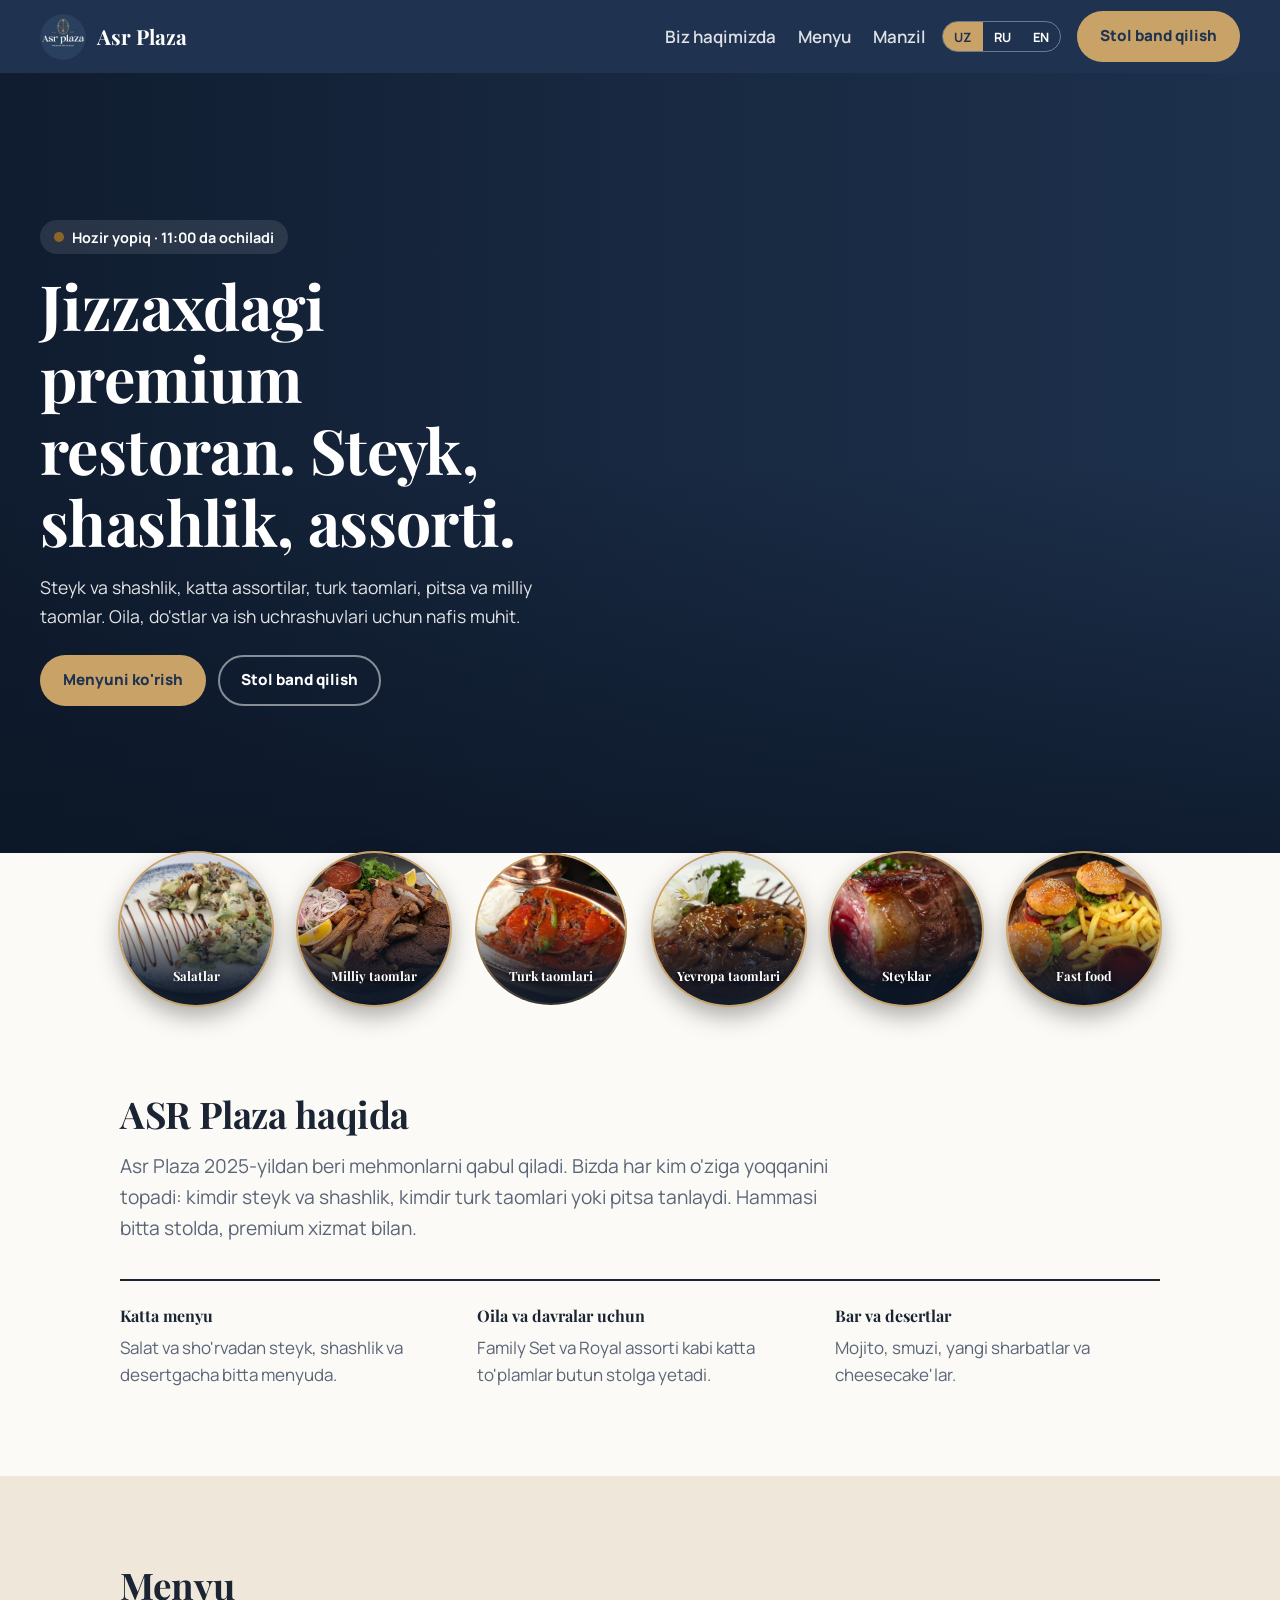
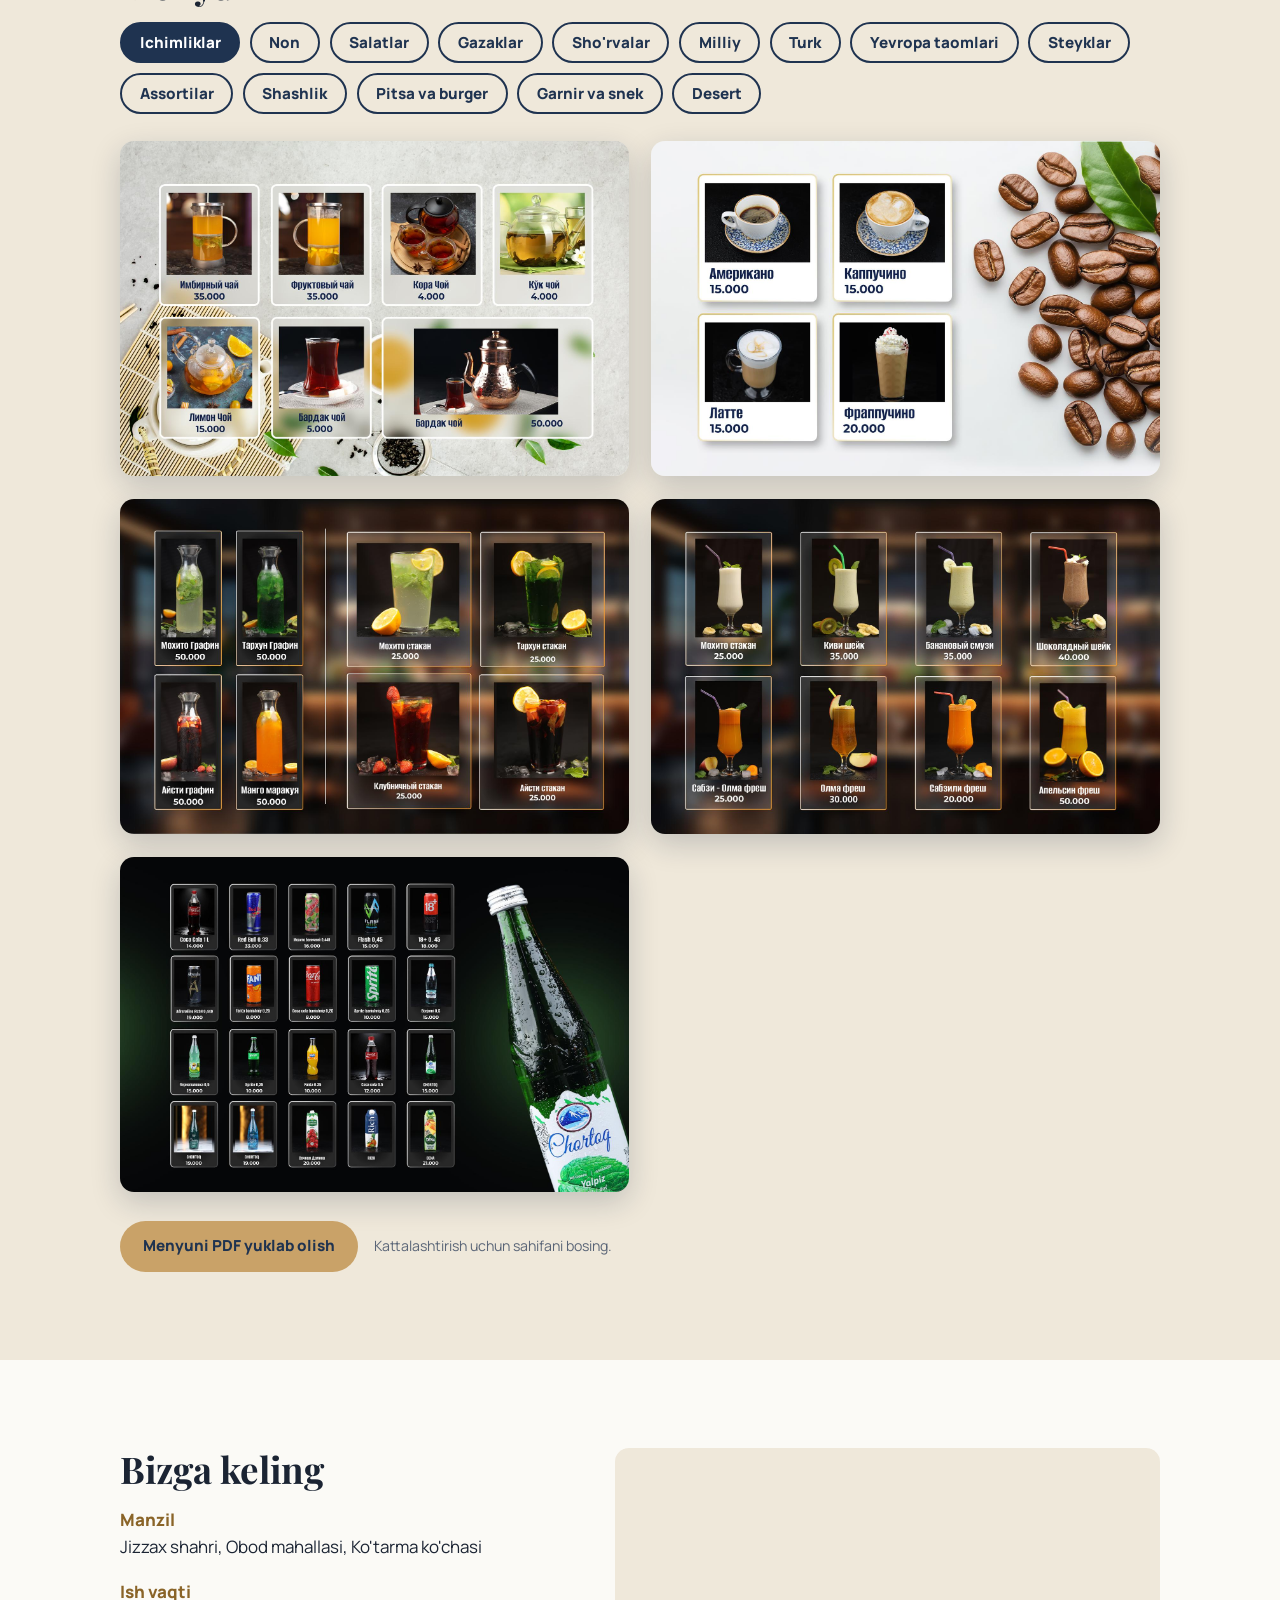
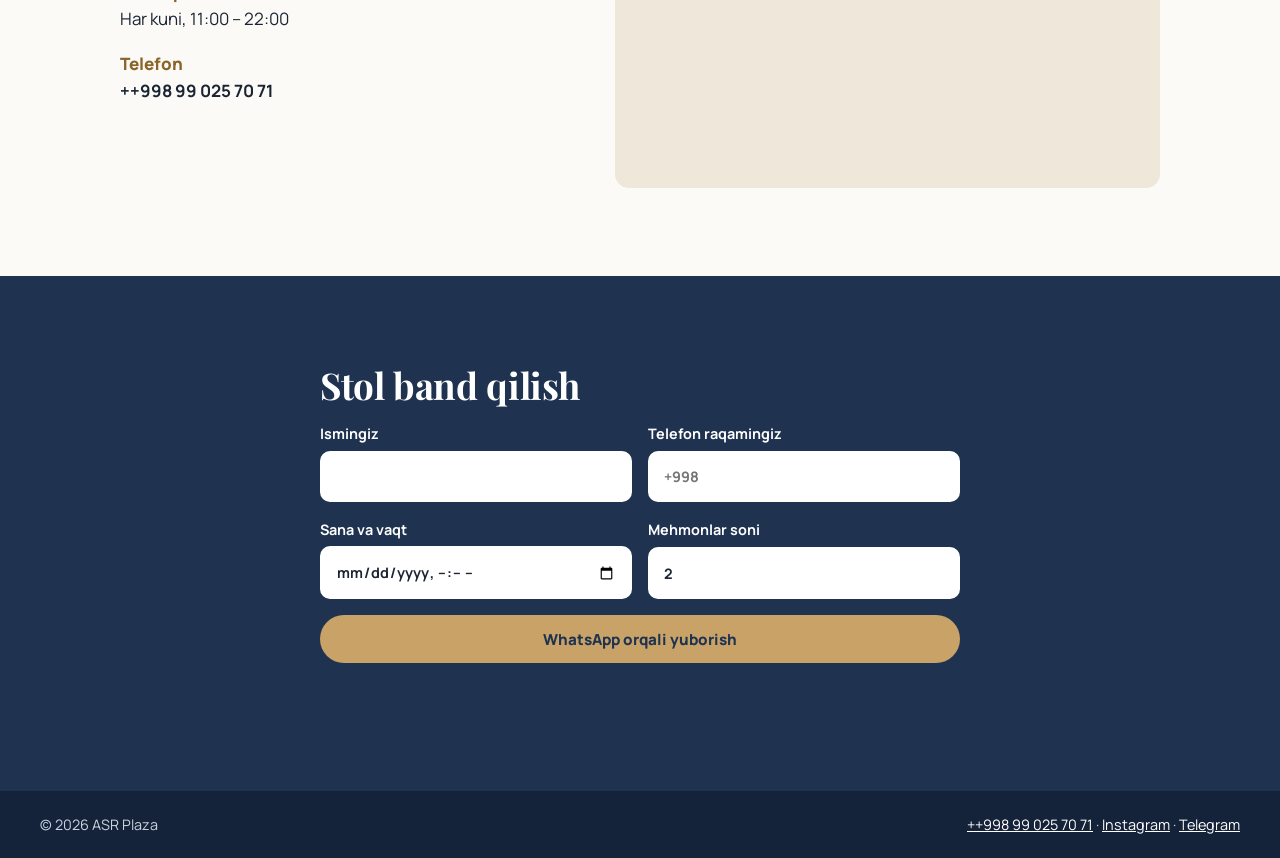
==== index.html @ b943b6a9 "Add files via upload" ====
<!DOCTYPE html>
<html lang="uz">
<head>
<meta charset="utf-8">
<meta name="viewport" content="width=device-width, initial-scale=1">
<title>ASR Plaza</title>
<meta name="description" content="ASR Plaza">
<meta property="og:type" content="website">
<meta property="og:title" content="ASR Plaza">
<link rel="icon" type="image/png" href="images/favicon.png">
<link rel="preconnect" href="https://fonts.googleapis.com">
<link rel="preconnect" href="https://fonts.gstatic.com" crossorigin>
<link href="https://fonts.googleapis.com/css2?family=Manrope:wght@400;600;800&family=Playfair+Display:wght@600;700&display=swap" rel="stylesheet">
<link rel="stylesheet" href="css/style.css">
<link rel="stylesheet" href="css/menu.css">
<link rel="stylesheet" href="css/nav.css">
<link rel="stylesheet" href="css/hero.css">
<script type="application/ld+json" id="ld"></script>
</head>
<body>
<header class="top">
  <a class="logo" href="#top"><img src="images/logo.png" alt="" width="46" height="46"><span>Asr Plaza</span></a>
  <nav class="links" id="mnav">
    <a href="#about" data-i18n="nav_about"></a>
    <a href="#menu" data-i18n="nav_menu"></a>
    <a href="#visit" data-i18n="nav_visit"></a>
    <a class="nav-book btn btn-gold" href="#book" data-i18n="book"></a>
  </nav>
  <div class="lang" role="group" aria-label="Language">
    <button data-lang="uz">UZ</button><button data-lang="ru">RU</button><button data-lang="en">EN</button>
  </div>
  <a class="btn btn-red" href="#book" data-i18n="book"></a>
  <button class="burger" type="button" aria-label="Menu" aria-expanded="false" aria-controls="mnav"><span></span></button>
</header>

<main id="top">
  <section class="hero">
    <video class="hero-video" autoplay muted loop playsinline preload="metadata" aria-hidden="true">
  <source src="images/hero/hero.mp4" type="video/mp4">
</video>
    <div class="hero-text">
      <span class="badge" id="openBadge"></span>
      <h1 data-i18n="hero_t"></h1>
      <p data-i18n="hero_p"></p>
      <div class="cta">
        <a class="btn btn-gold" href="#menu" data-i18n="see_menu"></a>
        <a class="btn btn-line" href="#book" data-i18n="book"></a>
      </div>
    </div>
  </section>
  <section class="cuisines">
    <div class="arches" id="arches"></div>
  </section>
  <section class="sec" id="about">
    <h2 data-i18n="about_t"></h2>
    <p class="lead" data-i18n="about_p"></p>
    <ul class="facts">
      <li><b data-i18n="fa1_t"></b><span data-i18n="fa1_p"></span></li>
      <li><b data-i18n="fa2_t"></b><span data-i18n="fa2_p"></span></li>
      <li><b data-i18n="fa3_t"></b><span data-i18n="fa3_p"></span></li>
    </ul>
  </section>

  <section class="sec menu" id="menu">
    <h2 data-i18n="menu_t"></h2>
    <div class="tabs" id="tabs" role="tablist"></div>
    <ul class="dishes" id="dishes"></ul>
  </section>

  <section class="sec visit" id="visit">
    <div class="info">
      <h2 data-i18n="visit_t"></h2>
      <dl id="info"></dl>
    </div>
    <iframe id="map" title="Map" loading="lazy" referrerpolicy="no-referrer-when-downgrade"></iframe>
  </section>

  <section class="sec book" id="book">
    <h2 data-i18n="book_t"></h2>
    <form id="form" novalidate>
      <label><span data-i18n="f_name"></span><input name="name" required autocomplete="name"></label>
      <label><span data-i18n="f_phone"></span><input name="phone" type="tel" required autocomplete="tel" placeholder="+998"></label>
      <label><span data-i18n="f_date"></span><input name="date" type="datetime-local" required></label>
      <label><span data-i18n="f_guests"></span><input name="guests" type="number" min="1" max="100" value="2" required></label>
      <button class="btn btn-red" type="submit" data-i18n="f_send"></button>
      <p class="note" id="formNote" role="status"></p>
    </form>
  </section>
</main>

<footer class="foot">
  <span>© <span id="year"></span> ASR Plaza</span>
  <span id="footContact"></span>
</footer>

<script src="js/data.js"></script>
<script src="js/main.js"></script>
<script src="js/nav.js"></script>
</body>
</html>
---- css/style.css ----
/* ASR Plaza — ranglar logotipdan olingan: to'q ko'k va oltin. Dizayn tokenlari: ranglar va shriftlarni shu yerdan o'zgartiring */
:root{
  --teal:#1F3350; --teal-2:#29405F; --ivory:#FBFAF6; --ink:#1B2433;
  --red:#8A6428; --gold:#C9A268; --sand:#EFE8DA; --muted:#5A6577;
  --head:"Playfair Display",Georgia,"Times New Roman",serif; --body:"Manrope",system-ui,-apple-system,"Segoe UI",Roboto,sans-serif;
  --r:14px; --w:1120px;
}
*{box-sizing:border-box;margin:0}
html{scroll-behavior:smooth;scroll-padding-top:84px}
body{font-family:var(--body);color:var(--ink);background:var(--ivory);line-height:1.6;font-size:17px}
a{color:inherit}
:focus-visible{outline:3px solid var(--gold);outline-offset:3px}
h1,h2{font-family:var(--head);font-weight:700;line-height:1.15;letter-spacing:-.01em}
h2{font-size:clamp(1.6rem,3.4vw,2.3rem);margin-bottom:1rem}

/* tugmalar */
.btn{display:inline-block;padding:.7rem 1.3rem;border-radius:999px;font-weight:800;font-size:.95rem;text-decoration:none;border:2px solid transparent;cursor:pointer;font-family:inherit;transition:transform .15s,background .15s}
.btn:hover{transform:translateY(-2px)}
.btn-red{background:var(--gold);color:var(--teal)}
.btn-gold{background:var(--gold);color:var(--teal)}
.btn-line{border-color:rgba(255,255,255,.5);color:#fff}

/* yuqori panel */
.top{position:sticky;top:0;z-index:10;display:flex;align-items:center;gap:1rem;padding:.7rem clamp(1rem,4vw,2.5rem);background:var(--teal);color:#fff}
.logo{display:flex;align-items:center;gap:.7rem;font-family:var(--head);font-weight:700;text-decoration:none;margin-right:auto;font-size:1.3rem}
.logo img{width:46px;height:46px;border-radius:50%;display:block}
.links{display:flex;gap:1.4rem}
.links a{text-decoration:none;font-weight:600;opacity:.85}
.links a:hover{opacity:1;color:var(--gold)}
.lang{display:flex;border:1px solid rgba(255,255,255,.35);border-radius:999px;overflow:hidden}
.lang button{background:none;border:0;color:#fff;padding:.35rem .7rem;font:700 .8rem var(--body);cursor:pointer}
.lang button[aria-pressed="true"]{background:var(--gold);color:var(--teal)}

/* hero */
.hero{background:var(--teal);color:#fff;display:grid;grid-template-columns:1.05fr 1fr;gap:2rem;align-items:end;padding:clamp(2rem,6vw,4.5rem) clamp(1rem,4vw,2.5rem) 0;overflow:hidden}
.hero-text{max-width:560px;padding-bottom:clamp(2rem,6vw,4.5rem)}
.hero h1{font-size:clamp(2.1rem,5.6vw,3.9rem);margin:1rem 0}
.hero p{font-size:1.1rem;opacity:.88;max-width:46ch}
.cta{display:flex;flex-wrap:wrap;gap:.8rem;margin-top:1.6rem}
.badge{display:inline-flex;align-items:center;gap:.5rem;font-weight:700;font-size:.9rem;background:rgba(255,255,255,.1);padding:.35rem .9rem;border-radius:999px}
.badge::before{content:"";width:.6rem;height:.6rem;border-radius:50%;background:#4ADE80}
.badge.off::before{background:var(--red)}
.arches{display:grid;grid-template-columns:repeat(4,1fr);gap:clamp(.4rem,1.2vw,.9rem);align-items:end}
.arch{display:flex;align-items:flex-end;justify-content:center;text-align:center;text-decoration:none;color:#fff;font:700 clamp(.85rem,1.6vw,1.15rem) var(--head);padding:0 .3rem 1.1rem;border-radius:999px 999px 0 0;transition:transform .25s}
.arch:nth-child(1){height:clamp(220px,34vw,400px);background:var(--gold);color:var(--teal)}
.arch:nth-child(2){height:clamp(190px,29vw,340px);background:var(--red)}
.arch:nth-child(3){height:clamp(240px,37vw,430px);background:var(--teal-2);box-shadow:inset 0 0 0 2px var(--gold)}
.arch:nth-child(4){height:clamp(200px,31vw,360px);background:var(--sand);color:var(--teal)}
.arch:hover{transform:translateY(-8px)}

/* bo'limlar */
.sec{max-width:var(--w);margin:0 auto;padding:clamp(3rem,7vw,5.5rem) clamp(1rem,4vw,2.5rem)}
.lead{font-size:1.2rem;max-width:60ch;color:var(--muted)}
.facts{list-style:none;padding:0;display:grid;grid-template-columns:repeat(3,1fr);gap:2rem;margin-top:2.2rem;border-top:2px solid var(--ink);padding-top:1.4rem}
.facts b{display:block;font-family:var(--head);font-size:1rem;margin-bottom:.3rem}
.facts span{color:var(--muted)}

/* menyu */
.menu{max-width:none;background:var(--sand)}
.menu>*{max-width:calc(var(--w) - 5rem);margin-inline:auto}
.tabs{display:flex;flex-wrap:wrap;gap:.6rem;margin-bottom:1.6rem}
.tab{border:2px solid var(--teal);background:none;color:var(--teal);padding:.5rem 1.1rem;border-radius:999px;font:800 .95rem var(--body);cursor:pointer}
.tab[aria-selected="true"]{background:var(--teal);color:#fff}
.dishes{list-style:none;padding:0;display:grid;grid-template-columns:repeat(2,1fr);gap:1.2rem 3rem}
.dish{display:grid;grid-template-columns:1fr auto;gap:.1rem 1rem;padding-bottom:1rem;border-bottom:1px dashed rgba(31,51,80,.3)}
.dish b{font-size:1.1rem}
.dish span{grid-column:1;color:var(--muted);font-size:.95rem}
.dish em{grid-row:1/3;grid-column:2;font:700 1rem var(--head);font-style:normal;color:var(--red);align-self:center;white-space:nowrap}

/* manzil */
.visit{display:grid;grid-template-columns:1fr 1.2fr;gap:2.5rem;align-items:stretch}
dl{display:grid;gap:1.1rem}
dt{font-weight:800;color:var(--red)}
dd{margin:0}
dd a{text-decoration:none;font-weight:700}
#map{width:100%;min-height:340px;border:0;border-radius:var(--r);background:var(--sand)}

/* bron */
.book{max-width:none;background:var(--teal);color:#fff}
.book>*{max-width:640px;margin-inline:auto}
form{display:grid;grid-template-columns:1fr 1fr;gap:1rem}
label{display:grid;gap:.35rem;font-weight:700;font-size:.9rem}
input{padding:.75rem .9rem;border-radius:10px;border:2px solid transparent;font:inherit;background:#fff;color:var(--ink)}
input:invalid.touched{border-color:var(--red)}
form .btn,.note{grid-column:1/-1}
.note{min-height:1.4em;font-weight:600;color:var(--gold)}

.foot{display:flex;flex-wrap:wrap;justify-content:space-between;gap:1rem;padding:1.4rem clamp(1rem,4vw,2.5rem);background:#15233A;color:#c9d3e0;font-size:.9rem}
.foot a{color:#fff}

@media (max-width:820px){
  .links{display:none}
  .hero,.visit{grid-template-columns:1fr}
  .facts,.dishes,form{grid-template-columns:1fr}
  .top .btn{display:none}
  .menu>*{max-width:none}
}
@media (prefers-reduced-motion:reduce){*{transition:none!important;scroll-behavior:auto!important}}
---- css/menu.css ----
/* ASR Plaza — menyu uslubi. style.css dan KEYIN ulanadi. */
.search{display:block;width:100%;margin-bottom:1.4rem;padding:.8rem 1.3rem;border-radius:999px;border:2px solid rgba(31,51,80,.2);background:#fff;font:inherit;color:var(--ink)}
.search:focus{border-color:var(--teal);outline:none}

.tabs{flex-wrap:nowrap;overflow-x:auto;scrollbar-width:none;padding-bottom:.3rem;margin-bottom:1.4rem}
.tabs::-webkit-scrollbar{display:none}
.tab{flex:none;transition:background .2s,color .2s}

.dishes{grid-template-columns:repeat(auto-fill,minmax(230px,1fr));gap:2.2rem 1.6rem}
.dish{display:flex;flex-direction:column;gap:.9rem;padding:0;border:0}

/* Rasm: yuqori qismi yoy shaklida, bosh sahifadagi yoylar bilan bir xil */
.ph{position:relative;aspect-ratio:1/1;border-radius:999px 999px 14px 14px;overflow:hidden;background:var(--sand)}
.ph img{width:100%;height:100%;object-fit:cover;display:block;transition:transform .5s}
.dish:hover .ph img{transform:scale(1.05)}
.ph.noimg{display:grid;place-items:center;background:linear-gradient(160deg,var(--teal-2),var(--teal))}
.ph.noimg::after{content:attr(data-ini);font:700 4.2rem var(--head);color:var(--gold);opacity:.85}
.hit{position:absolute;left:50%;bottom:.7rem;transform:translateX(-50%);background:var(--gold);color:var(--teal);font:800 .75rem var(--body);font-style:normal;padding:.25rem .7rem;border-radius:999px}

.dish .body{display:flex;flex-direction:column;gap:.3rem;flex:1;padding-bottom:1rem;border-bottom:1px dashed rgba(31,51,80,.3)}
.dish b{font:700 1.2rem var(--head)}
.dish span{color:var(--muted);font-size:.93rem}
.dish em{margin-top:auto;padding-top:.5rem;align-self:flex-start;grid-row:auto;grid-column:auto}
.empty{grid-column:1/-1;color:var(--muted);padding:2rem 0}

@media (max-width:820px){
  .dishes{grid-template-columns:repeat(2,1fr);gap:1.6rem 1rem}
  .ph.noimg::after{font-size:3rem}
}
@media (max-width:420px){.dish b{font-size:1.05rem}}

/* ===== Menyu sahifalari (albom) ===== */
.pages{grid-template-columns:repeat(2,1fr);gap:1.4rem}
.pages li{list-style:none}
.pg{display:block;width:100%;padding:0;border:0;background:var(--sand);border-radius:var(--r);overflow:hidden;cursor:zoom-in;box-shadow:0 10px 30px rgba(21,35,58,.2);transition:transform .2s}
.pg:hover{transform:translateY(-3px)}
.pg img{display:block;width:100%;height:auto;aspect-ratio:1600/1055;object-fit:cover}
.pages .dl{grid-column:1/-1;display:flex;flex-wrap:wrap;align-items:center;gap:1rem;padding-top:.4rem}
.dl small{color:var(--muted)}
.lb{position:fixed;inset:0;z-index:50;display:flex;flex-direction:column;background:rgba(10,18,32,.96)}
.lb[hidden]{display:none}
.lb-bar{display:flex;justify-content:space-between;align-items:center;padding:.7rem 1rem;color:#fff;font-weight:700}
.lb-x{background:none;border:0;color:#fff;font-size:1.5rem;cursor:pointer;padding:.2rem .6rem}
.lb-stage{flex:1;overflow:auto;display:grid;place-items:center}
.lb-stage img{width:100%;max-width:1400px;max-height:calc(100vh - 4rem);object-fit:contain;cursor:zoom-in}
.lb.zoom .lb-stage{place-items:start}
.lb.zoom .lb-stage img{width:230%;max-width:none;max-height:none;cursor:zoom-out}
.lb-p,.lb-nx{position:absolute;top:50%;transform:translateY(-50%);width:3rem;height:3rem;border-radius:50%;border:0;background:rgba(255,255,255,.2);color:#fff;font-size:2rem;line-height:1;cursor:pointer}
.lb-p{left:.6rem}.lb-nx{right:.6rem}
@media (max-width:820px){.pages{grid-template-columns:1fr}}
/* Tablar kompyuterda qatorga o'raladi, telefonda yon tomonga suriladi */
.tabs{flex-wrap:wrap;overflow:visible}
@media (max-width:820px){.tabs{flex-wrap:nowrap;overflow-x:auto}}
---- css/nav.css ----
/* Telefon uchun burger-menyu. Kompyuterda ko'rinmaydi. */
.burger,.nav-book{display:none}

@media (max-width:820px){
  .top{gap:.5rem}
  .logo{font-size:1.1rem;gap:.5rem}
  .logo img{width:40px;height:40px}
  .lang button{padding:.3rem .5rem}

  .burger{display:grid;place-items:center;width:44px;height:44px;padding:0;border:1px solid rgba(255,255,255,.35);border-radius:50%;background:none;cursor:pointer}
  .burger span,.burger span::before,.burger span::after{content:"";display:block;width:18px;height:2px;border-radius:2px;background:#fff;transition:transform .25s,background .25s}
  .burger span{position:relative}
  .burger span::before{position:absolute;top:-6px}
  .burger span::after{position:absolute;top:6px}
  .nav-open .burger span{background:transparent}
  .nav-open .burger span::before{transform:translateY(6px) rotate(45deg)}
  .nav-open .burger span::after{transform:translateY(-6px) rotate(-45deg)}

  .links{position:absolute;top:100%;left:0;right:0;flex-direction:column;gap:0;padding:.4rem clamp(1rem,4vw,2.5rem) 1.4rem;background:var(--teal);border-top:1px solid rgba(255,255,255,.15);box-shadow:0 18px 30px rgba(10,18,32,.35)}
  .nav-open .links{display:flex}
  .links a{padding:.95rem 0;font-size:1.1rem;border-bottom:1px solid rgba(255,255,255,.12);opacity:1}
  .links .nav-book{display:inline-block;margin-top:1rem;padding:.8rem 1.3rem;text-align:center;border-bottom:0}
  .links .nav-book:hover{color:var(--teal)}
}
@media (max-width:820px){
  .tabs{padding-right:3rem;-webkit-mask-image:linear-gradient(to right,#000 88%,transparent);mask-image:linear-gradient(to right,#000 88%,transparent)}
}
---- css/hero.css ----
/* Bosh sahifa: video fon, ustida matn, pastda 6 ta dumaloq */
.hero{position:relative;isolation:isolate;overflow:hidden;display:grid;grid-template-columns:1fr;grid-template-rows:1fr auto;gap:0;padding:0;min-height:min(90vh,780px);background:var(--teal)}
.hero-video{position:absolute;inset:0;width:100%;height:100%;object-fit:cover;z-index:0}
.hero::before{content:"";position:absolute;inset:0;z-index:1;pointer-events:none;
  background:
    linear-gradient(90deg,rgba(10,20,35,.72) 0%,rgba(10,20,35,.35) 50%,rgba(10,20,35,.08) 100%),
    linear-gradient(180deg,rgba(10,20,35,0) 50%,rgba(10,20,35,.7) 100%)}
.hero-text{position:relative;z-index:2;align-self:center;max-width:600px;padding:clamp(2rem,6vw,4rem) clamp(1rem,4vw,2.5rem)}

/* Dumaloqlar: fon yo'q, video orqada ko'rinib turadi */
.arches{position:relative;z-index:2;display:grid;grid-template-columns:repeat(6,1fr);gap:1.1rem;align-items:start;
  width:min(100%,1040px);margin-inline:auto;padding:0 1rem 2.2rem;background:none;border:0;overflow:visible}
.arch{position:relative;isolation:isolate;display:flex;align-items:flex-end;justify-content:center;
  width:100%;max-width:170px;aspect-ratio:1/1;height:auto;justify-self:center;
  border-radius:50%;overflow:hidden;
  background-size:cover;background-position:center;
  padding:0 .5rem 14%;text-align:center;
  font:700 clamp(.72rem,1vw,.95rem)/1.15 var(--head);color:#fff;text-decoration:none;text-shadow:0 1px 4px rgba(0,0,0,.6);
  box-shadow:0 0 0 2px var(--gold),0 10px 24px rgba(0,0,0,.35);transition:transform .25s}
.arch::before{content:"";position:absolute;inset:0;z-index:-1;border-radius:50%;
  background:linear-gradient(180deg,rgba(10,20,35,0) 45%,rgba(10,20,35,.8) 100%)}
.arch img{position:absolute;inset:0;width:100%;height:100%;object-fit:cover;z-index:-2;border-radius:50%}
@media (hover:hover){.arch:hover{transform:translateY(-6px)}}

/* Telefon: 2 qator x 3 ta katta dumaloq */
@media (max-width:820px){
  .hero{min-height:0}
  .hero-text{align-self:end;padding-top:clamp(5rem,26vw,9rem);padding-bottom:1.6rem}
  .hero h1{font-size:clamp(1.9rem,8.4vw,2.5rem)}
  .hero::before{background:linear-gradient(180deg,rgba(10,20,35,.3) 0%,rgba(10,20,35,.55) 40%,rgba(10,20,35,.88) 100%)}
  .arches{grid-template-columns:repeat(3,1fr);gap:.9rem .7rem;padding:0 1.1rem 1.8rem}
  .arch{max-width:none;font-size:.74rem;padding-bottom:12%}
}
@media (prefers-reduced-motion:reduce){.hero-video{display:none}.arch{transition:none}}
/* Dumaloqlarni majburan bir xil qilish: eski qoidalarni bosib o'tadi */
#arches{display:grid!important;grid-template-columns:repeat(6,minmax(0,1fr))!important;gap:clamp(.8rem,2vw,1.6rem)!important;width:100%!important;max-width:1040px!important;margin:0 auto!important;padding:0!important;overflow:visible!important;background:none!important;border:0!important;align-items:start!important}
#arches .arch{width:100%!important;height:auto!important;min-height:0!important;max-height:none!important;aspect-ratio:1/1!important;border-radius:50%!important;flex:none!important;margin:0!important;transform:none!important}
@media (hover:hover){#arches .arch:hover{transform:translateY(-6px)!important}}
@media (max-width:900px){#arches{grid-template-columns:repeat(3,minmax(0,1fr))!important;max-width:520px!important}}
/* Telefon: lavha tepada ko'rinsin, matn uning ostida qorong'i fonda */
@media (max-width:900px){
  .hero{min-height:min(88svh,640px)}
  .hero-text{padding-top:clamp(11rem,60vw,15rem)}
  .hero::before{background:linear-gradient(180deg,rgba(10,20,35,.1) 0%,rgba(10,20,35,.2) 30%,rgba(10,20,35,.8) 58%,rgba(10,20,35,.94) 100%)}
}
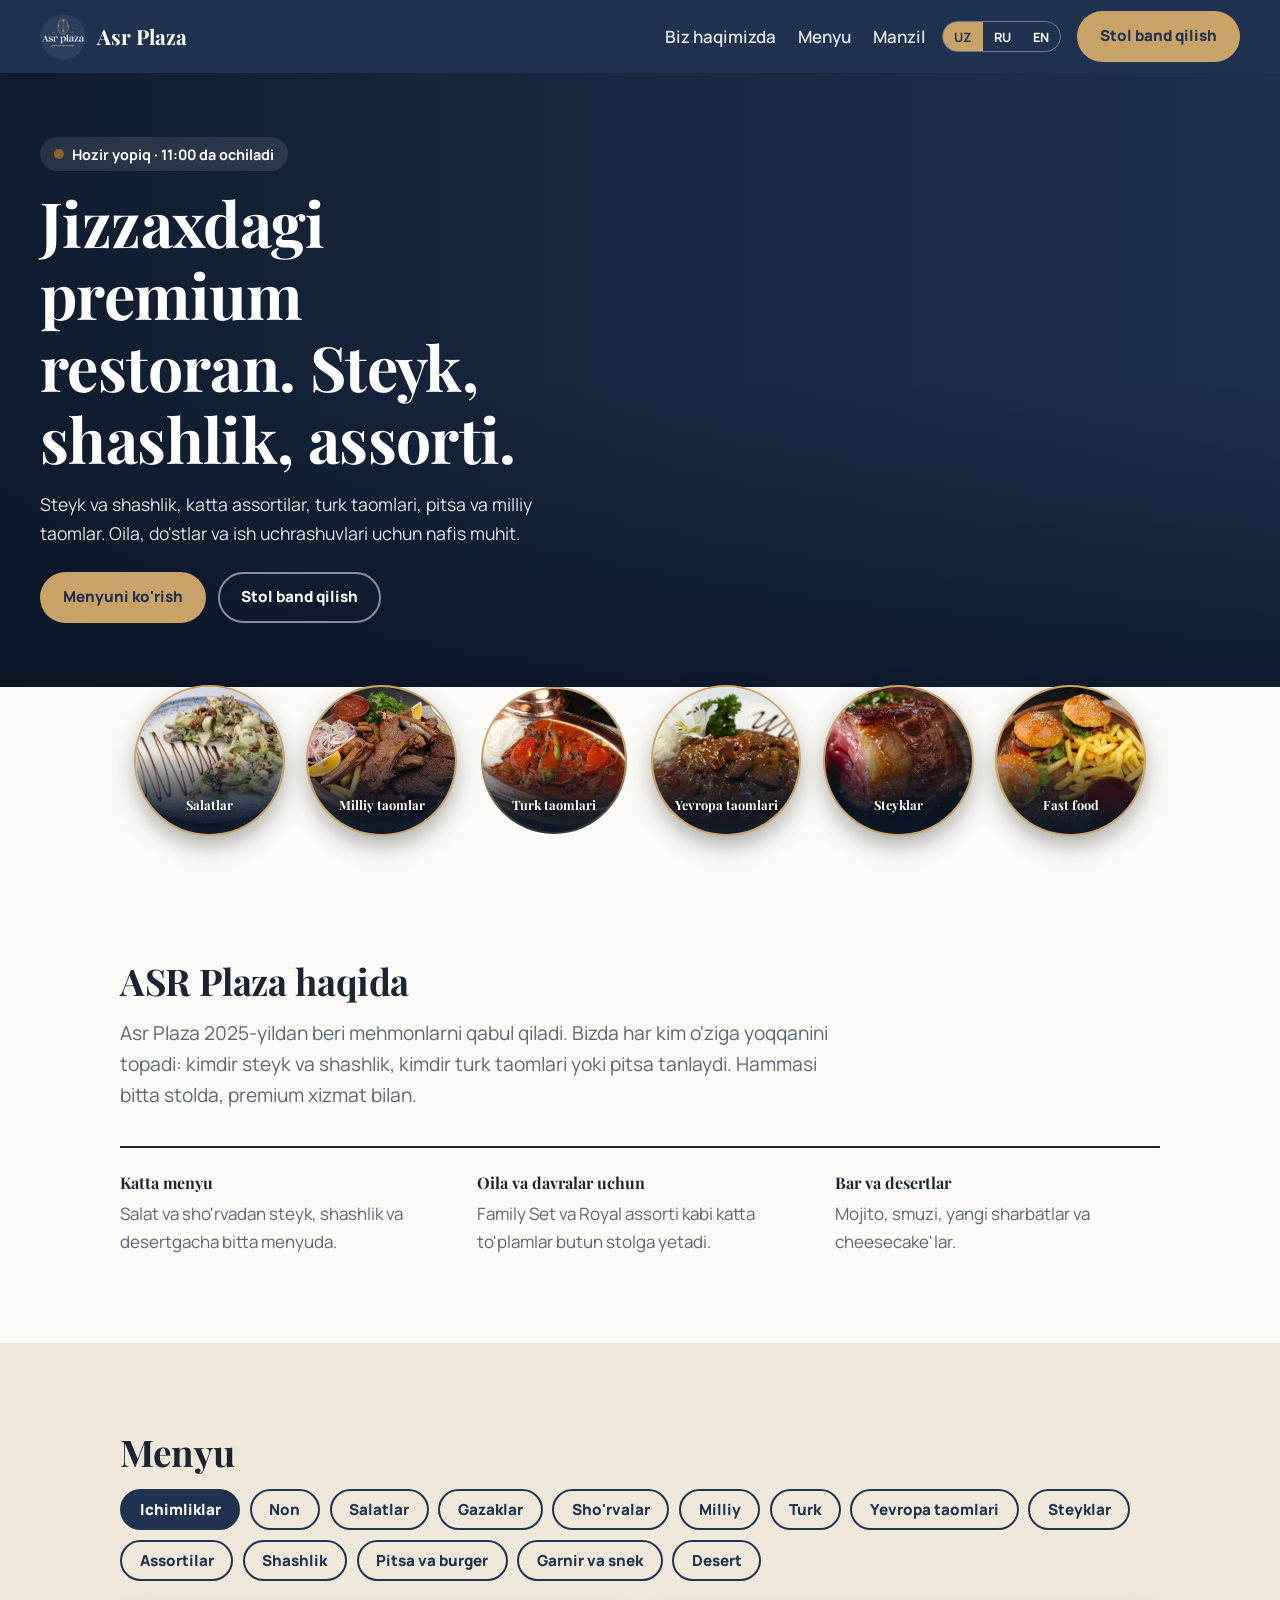
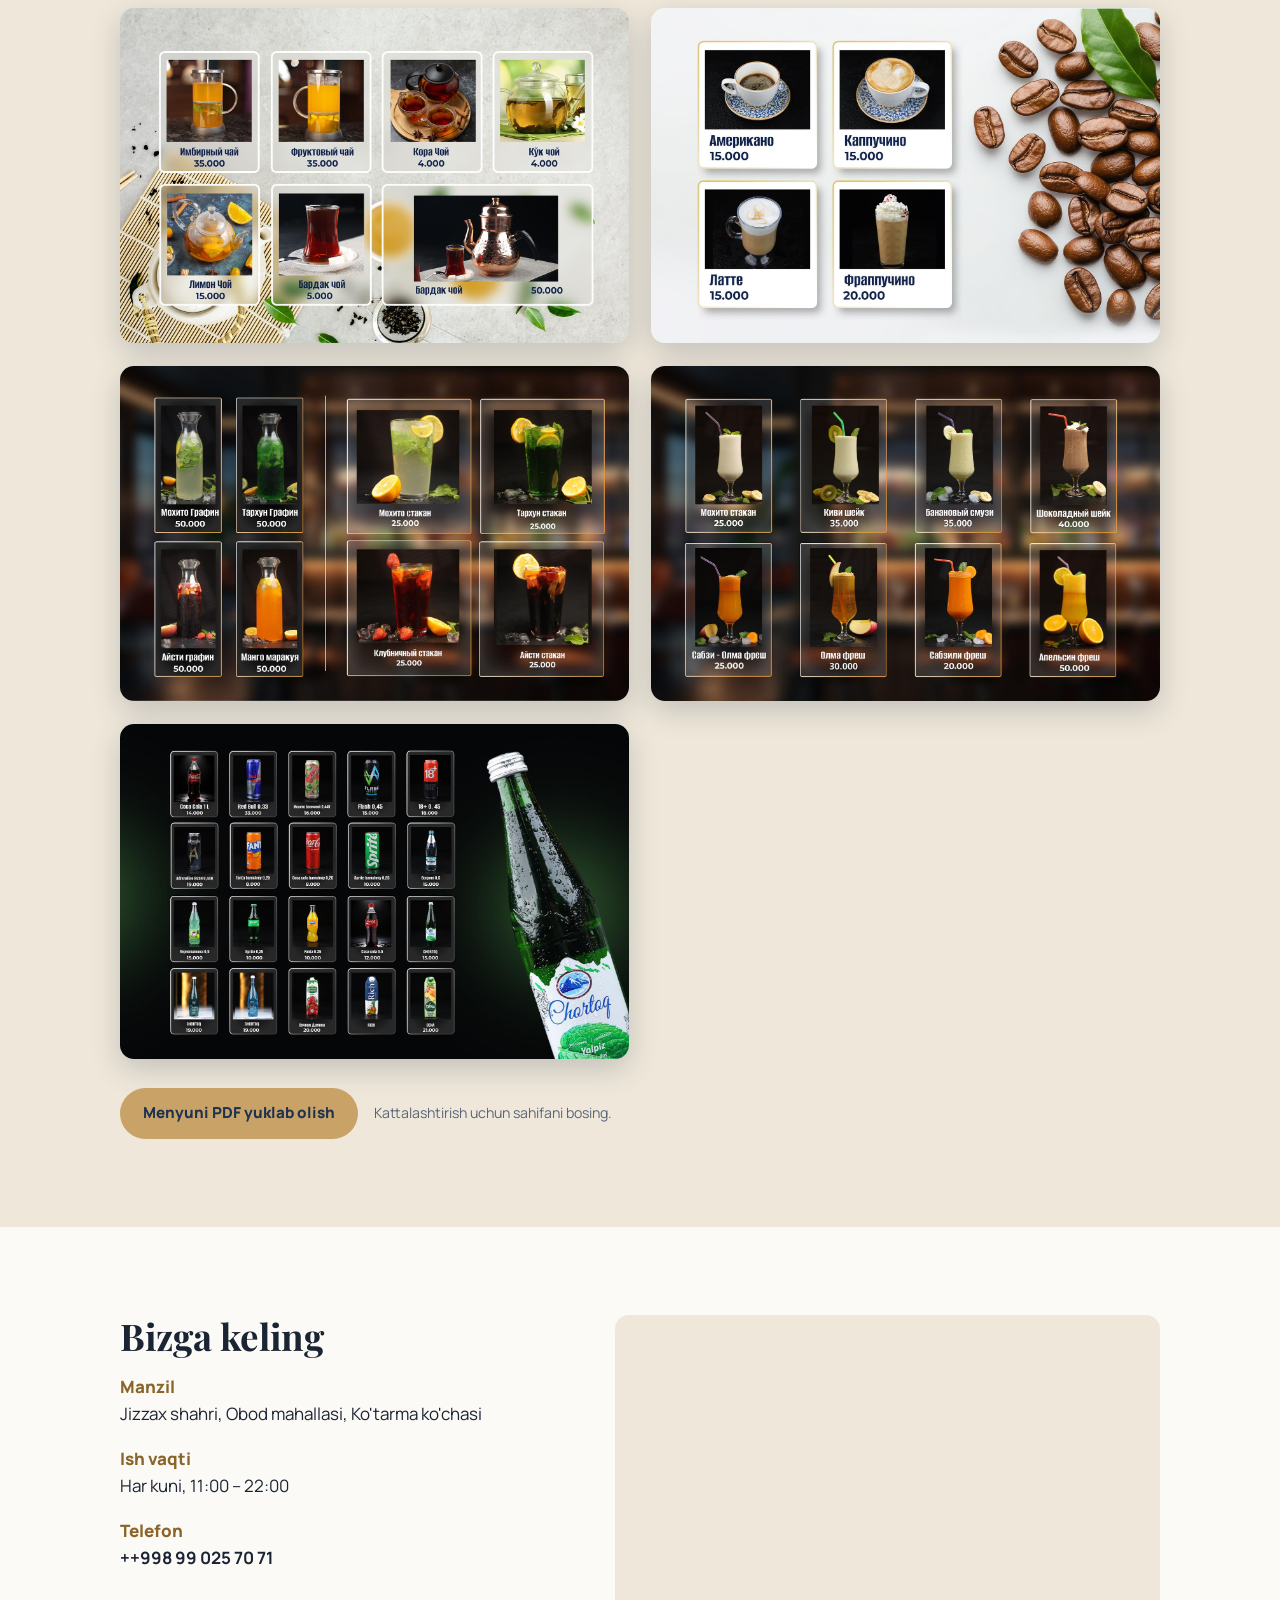
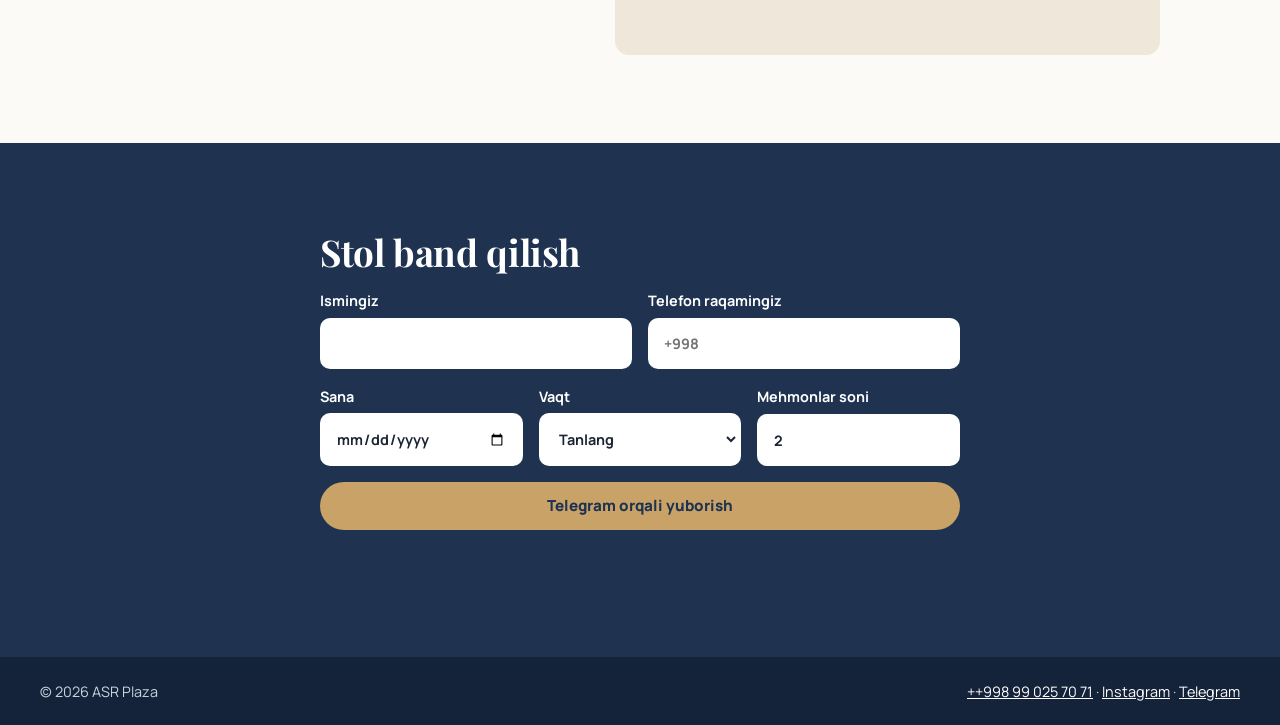
==== commit a79f6e9c: "Add files via upload" ====
--- a/index.html
+++ b/index.html
@@ -35,9 +35,7 @@
 
 <main id="top">
   <section class="hero">
-    <video class="hero-video" autoplay muted loop playsinline preload="metadata" aria-hidden="true">
-  <source src="images/hero/hero.mp4" type="video/mp4">
-</video>
+    <video class="hero-video" autoplay muted loop playsinline preload="metadata" aria-hidden="true"><source src="images/hero/hero.mp4" type="video/mp4"></video>
     <div class="hero-text">
       <span class="badge" id="openBadge"></span>
       <h1 data-i18n="hero_t"></h1>
@@ -47,10 +45,9 @@
         <a class="btn btn-line" href="#book" data-i18n="book"></a>
       </div>
     </div>
-  </section>
-  <section class="cuisines">
     <div class="arches" id="arches"></div>
   </section>
+
   <section class="sec" id="about">
     <h2 data-i18n="about_t"></h2>
     <p class="lead" data-i18n="about_p"></p>
@@ -96,5 +93,7 @@
 <script src="js/data.js"></script>
 <script src="js/main.js"></script>
 <script src="js/nav.js"></script>
+<script src="js/booking.js"></script>
+<script src="js/booking-form.js"></script>
 </body>
 </html>
--- a/css/hero.css
+++ b/css/hero.css
@@ -42,4 +42,11 @@
   .hero{min-height:min(88svh,640px)}
   .hero-text{padding-top:clamp(11rem,60vw,15rem)}
   .hero::before{background:linear-gradient(180deg,rgba(10,20,35,.1) 0%,rgba(10,20,35,.2) 30%,rgba(10,20,35,.8) 58%,rgba(10,20,35,.94) 100%)}
-}+}
+/* DUMALOQLAR VIDEODAN PASTDA, och fonda: video faqat tepa qismda, dumaloqlar uning ostida */
+.hero{background:var(--ivory)}
+.hero-video{background:var(--teal)}
+.hero-video,.hero::before{grid-area:1/1/2/2}
+.hero-text{grid-area:1/1/2/2}
+#arches{grid-area:2/1/3/2;padding:0 1rem 2.4rem!important}
+@media (max-width:900px){#arches{padding:1rem 1.1rem 2rem!important}}
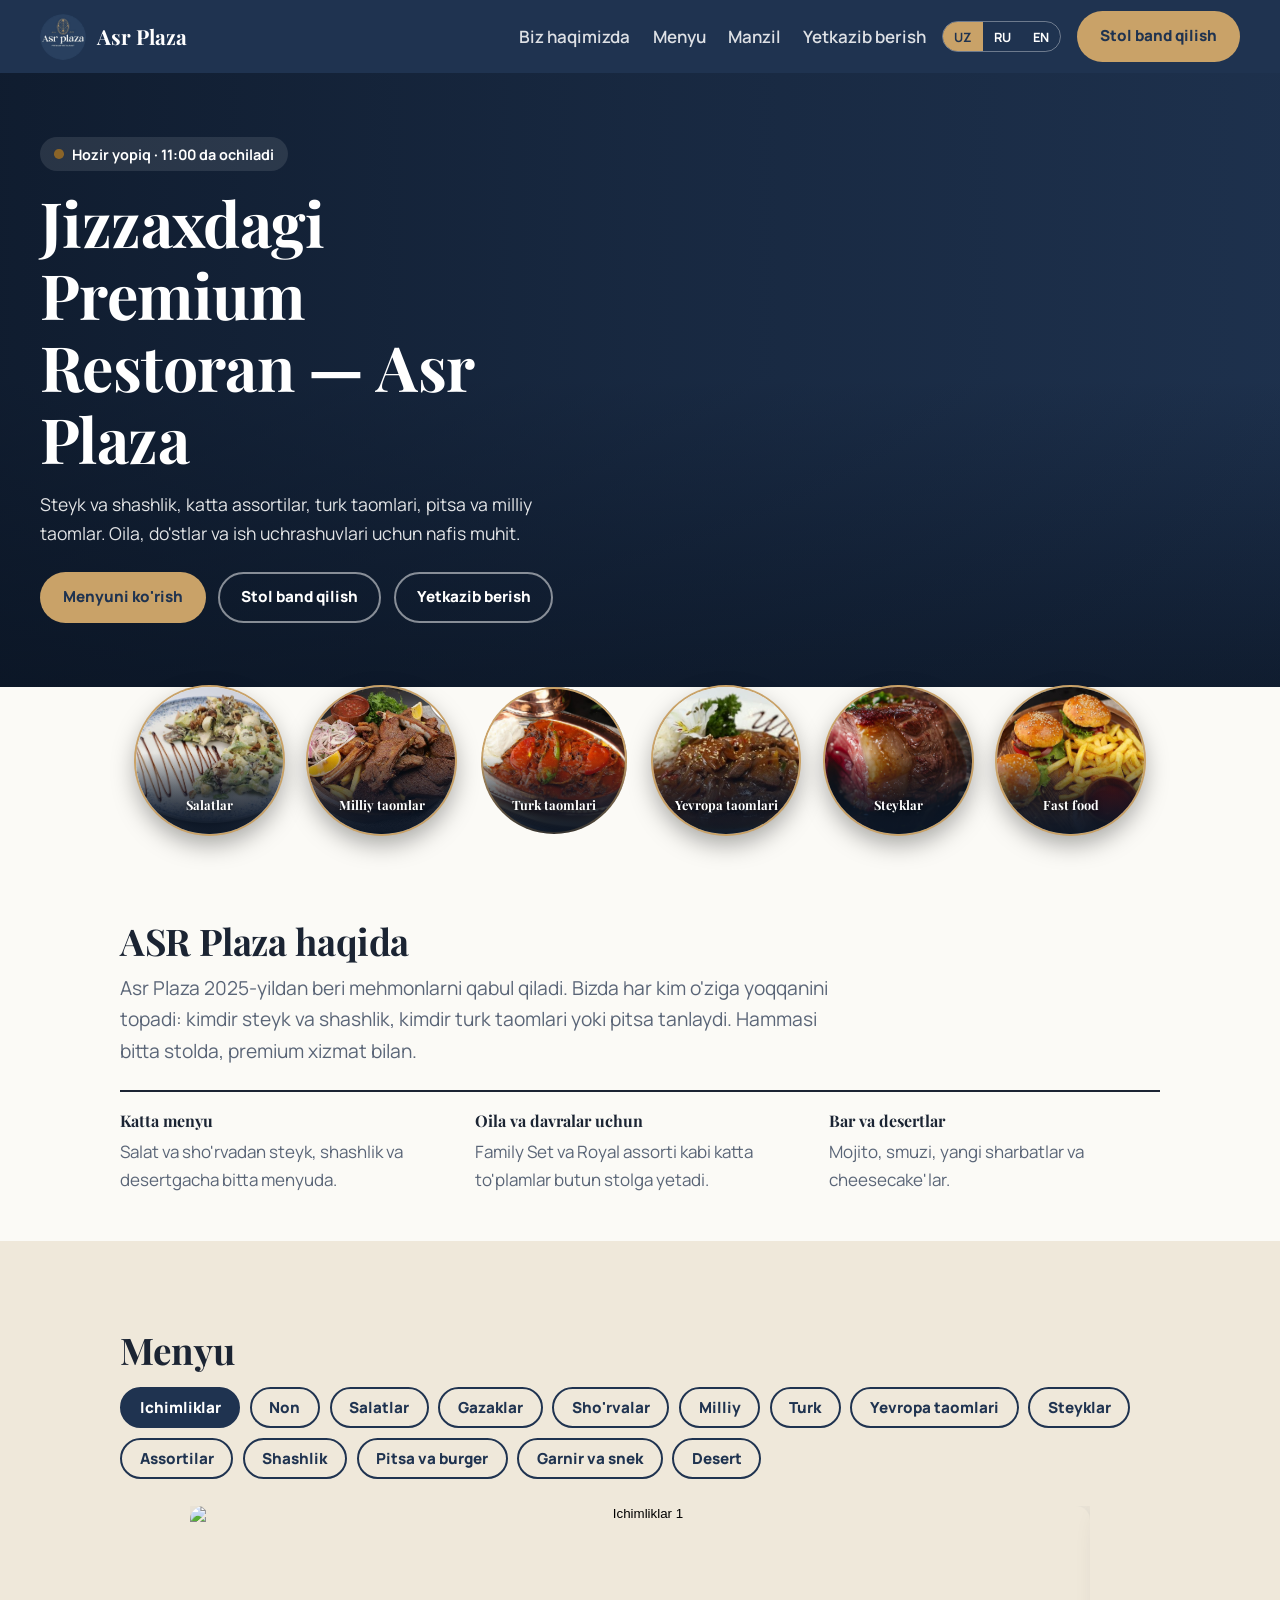
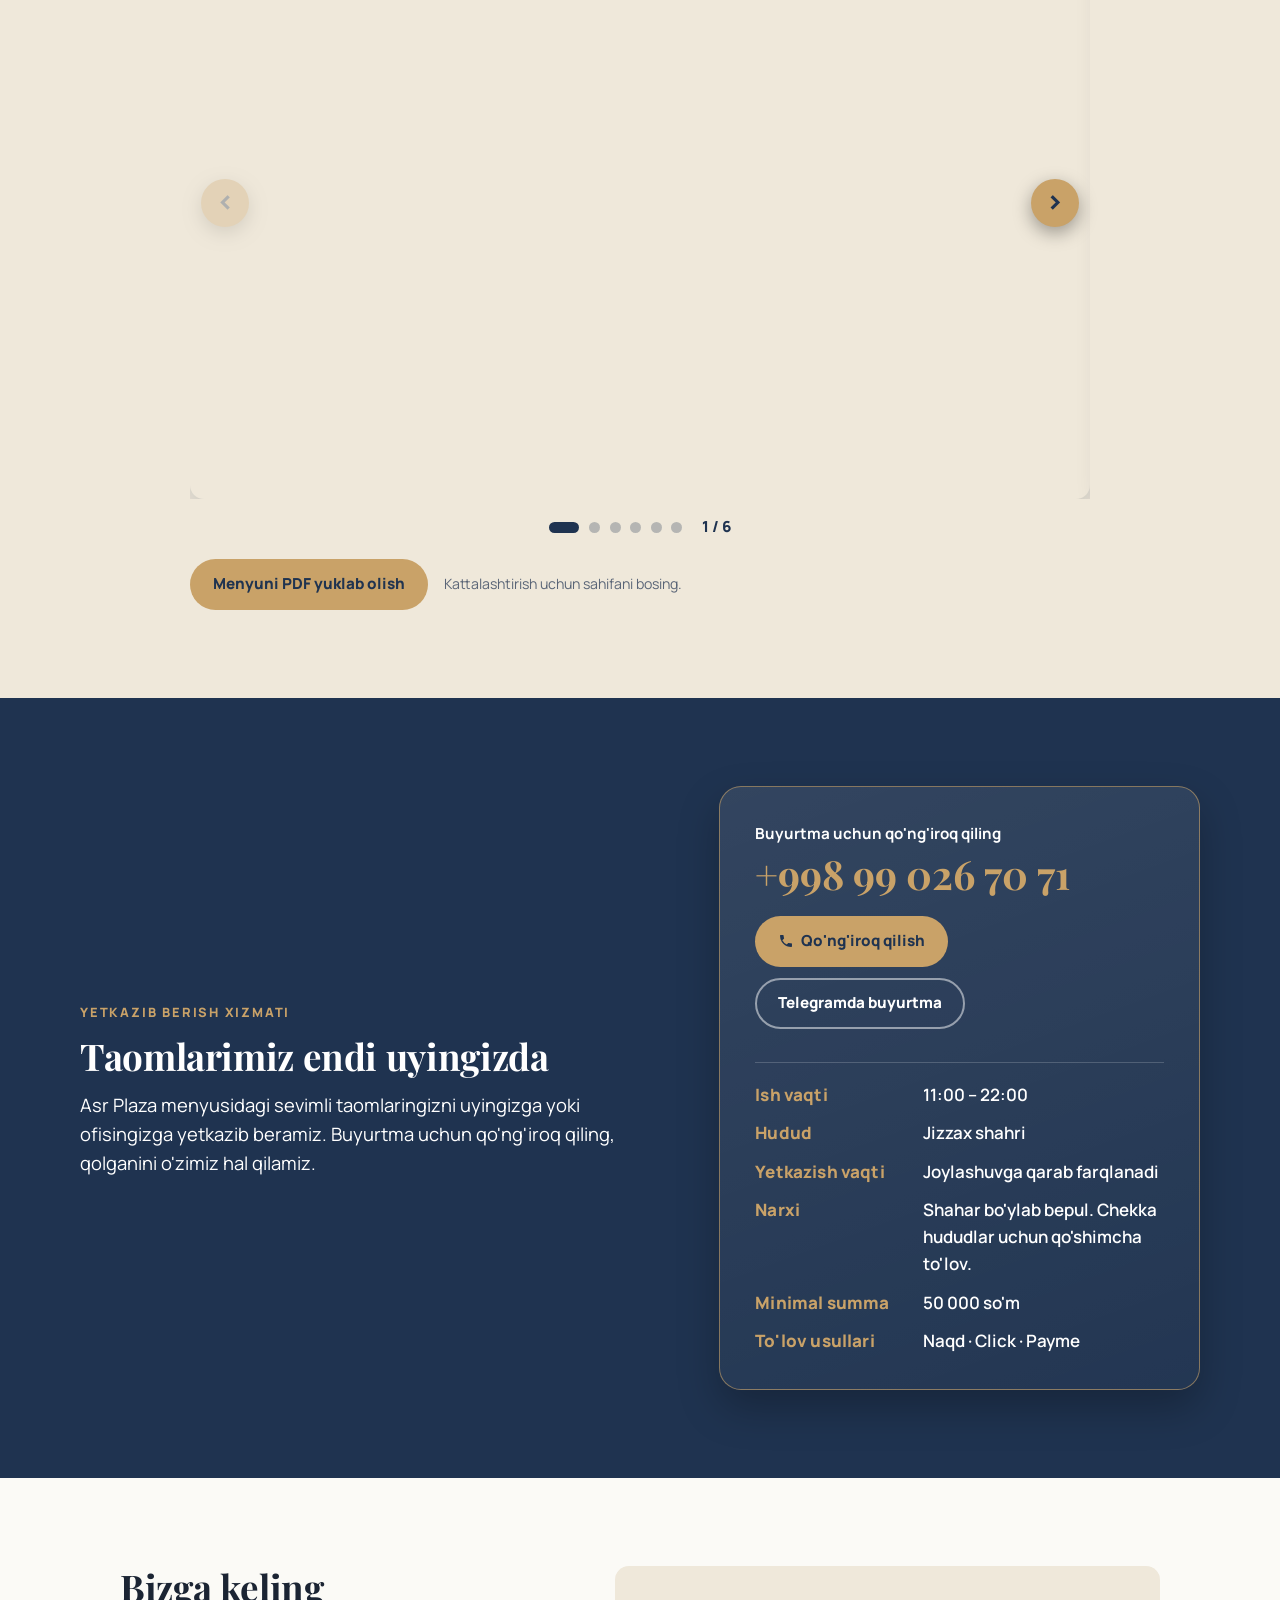
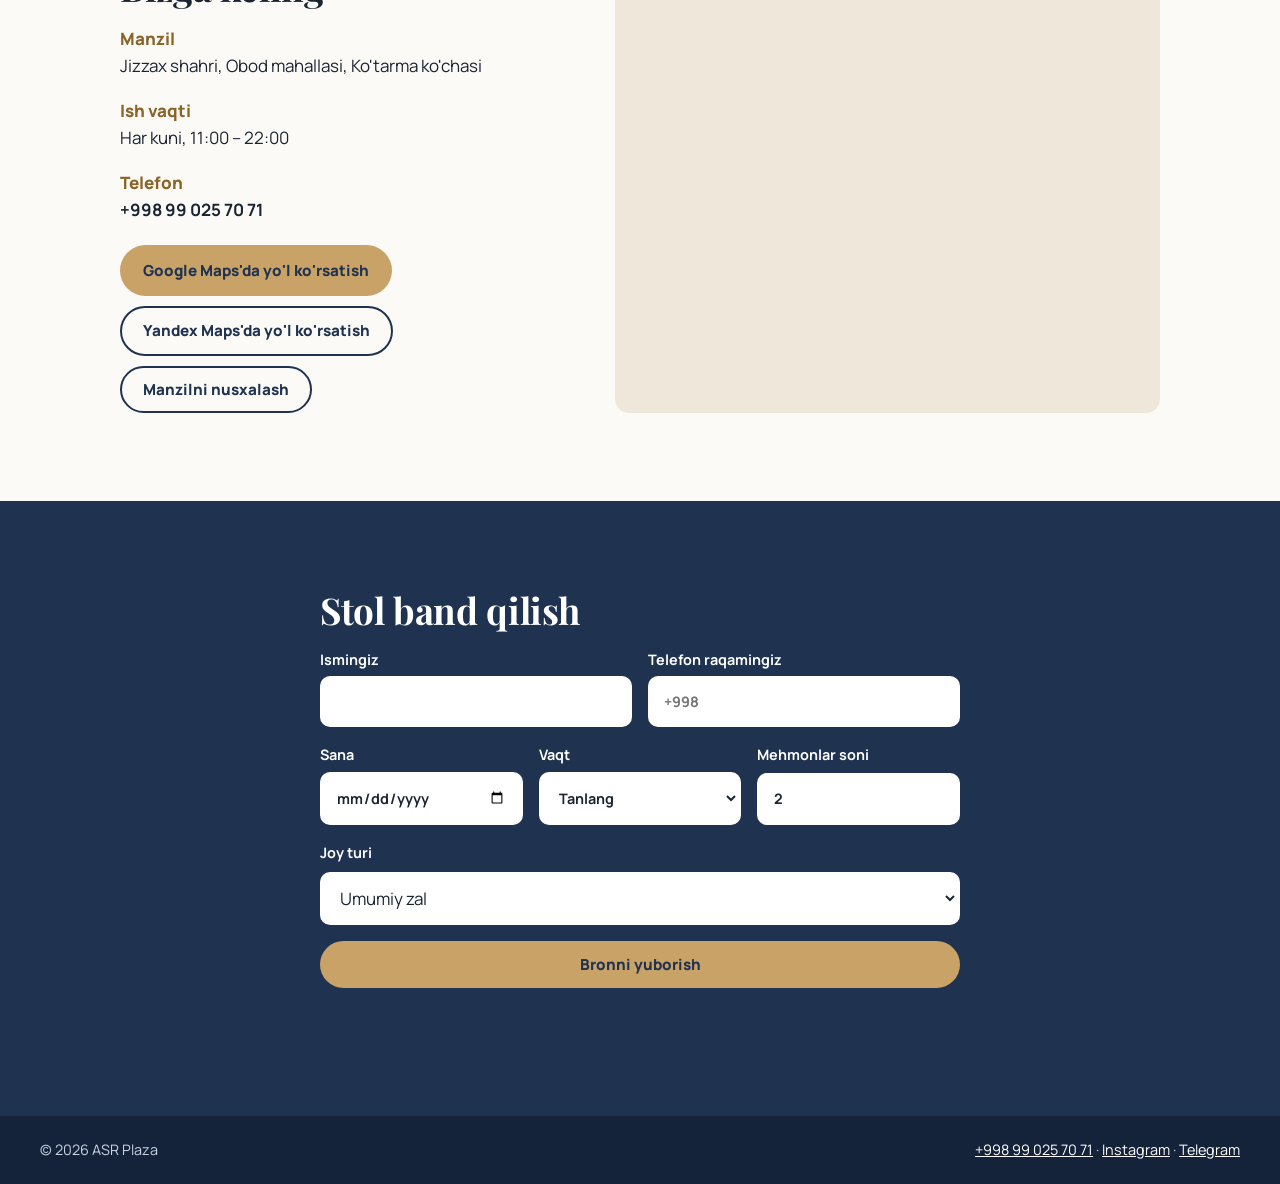
==== commit ac86cb5a: "Add files via upload" ====
--- a/index.html
+++ b/index.html
@@ -74,14 +74,15 @@
 
   <section class="sec book" id="book">
     <h2 data-i18n="book_t"></h2>
-    <form id="form" novalidate>
-      <label><span data-i18n="f_name"></span><input name="name" required autocomplete="name"></label>
-      <label><span data-i18n="f_phone"></span><input name="phone" type="tel" required autocomplete="tel" placeholder="+998"></label>
-      <label><span data-i18n="f_date"></span><input name="date" type="datetime-local" required></label>
-      <label><span data-i18n="f_guests"></span><input name="guests" type="number" min="1" max="100" value="2" required></label>
-      <button class="btn btn-red" type="submit" data-i18n="f_send"></button>
-      <p class="note" id="formNote" role="status"></p>
-    </form>
+      <form id="form" novalidate>
+  <label><span data-i18n="f_name"></span><input name="name" required autocomplete="name"></label>
+  <label><span data-i18n="f_phone"></span><input name="phone" type="tel" required autocomplete="tel" placeholder="+998"></label>
+  <label><span data-i18n="f_date"></span><input name="date" type="datetime-local" required></label>
+  <label><span data-i18n="f_guests"></span><input name="guests" type="number" min="1" max="100" value="2" required></label>
+  <div class="hp" aria-hidden="true"><input name="company_website" tabindex="-1" autocomplete="off"></div>
+  <button class="btn btn-red" type="submit" data-i18n="f_send"></button>
+  <p class="note" id="formNote" role="status"></p>
+</form>
   </section>
 </main>
 
@@ -92,8 +93,11 @@
 
 <script src="js/data.js"></script>
 <script src="js/main.js"></script>
+<script src="js/menu-slider.js"></script>
 <script src="js/nav.js"></script>
 <script src="js/booking.js"></script>
 <script src="js/booking-form.js"></script>
+<script src="js/delivery.js"></script>
+<script src="js/mobile-bar.js"></script>
 </body>
 </html>
--- a/css/style.css
+++ b/css/style.css
@@ -96,3 +96,34 @@
   .menu>*{max-width:none}
 }
 @media (prefers-reduced-motion:reduce){*{transition:none!important;scroll-behavior:auto!important}}
+
+/* ASR Plaza haqida — bo'lim oralig'ini ixchamlashtirish */
+#about {
+  padding-top: clamp(2rem, 4vw, 3rem);
+  padding-bottom: clamp(2rem, 4vw, 3rem);
+}
+
+#about h2 {
+  margin-bottom: 0.65rem;
+}
+
+#about .lead {
+  line-height: 1.65;
+}
+
+#about .facts {
+  margin-top: 1.4rem;
+  padding-top: 1rem;
+  gap: 1.5rem;
+}
+
+/* Bron yuborilayotganda tugma holati */
+.btn[disabled]{opacity:.6;cursor:wait;transform:none}
+
+/* Bot tuzog'i: odamga ko'rinmaydi (display:none emas, botlar uni aniqlab oladi) */
+.hp{position:absolute;left:-9999px;top:auto;width:1px;height:1px;overflow:hidden}
+
+/* Yo'l ko'rsatish tugmalari (manzil bo'limi) */
+.route{display:flex;flex-wrap:wrap;gap:.6rem;margin-top:1.4rem}
+.btn-out{border-color:var(--teal);color:var(--teal);background:none}
+.btn-out:hover{background:var(--teal);color:#fff}
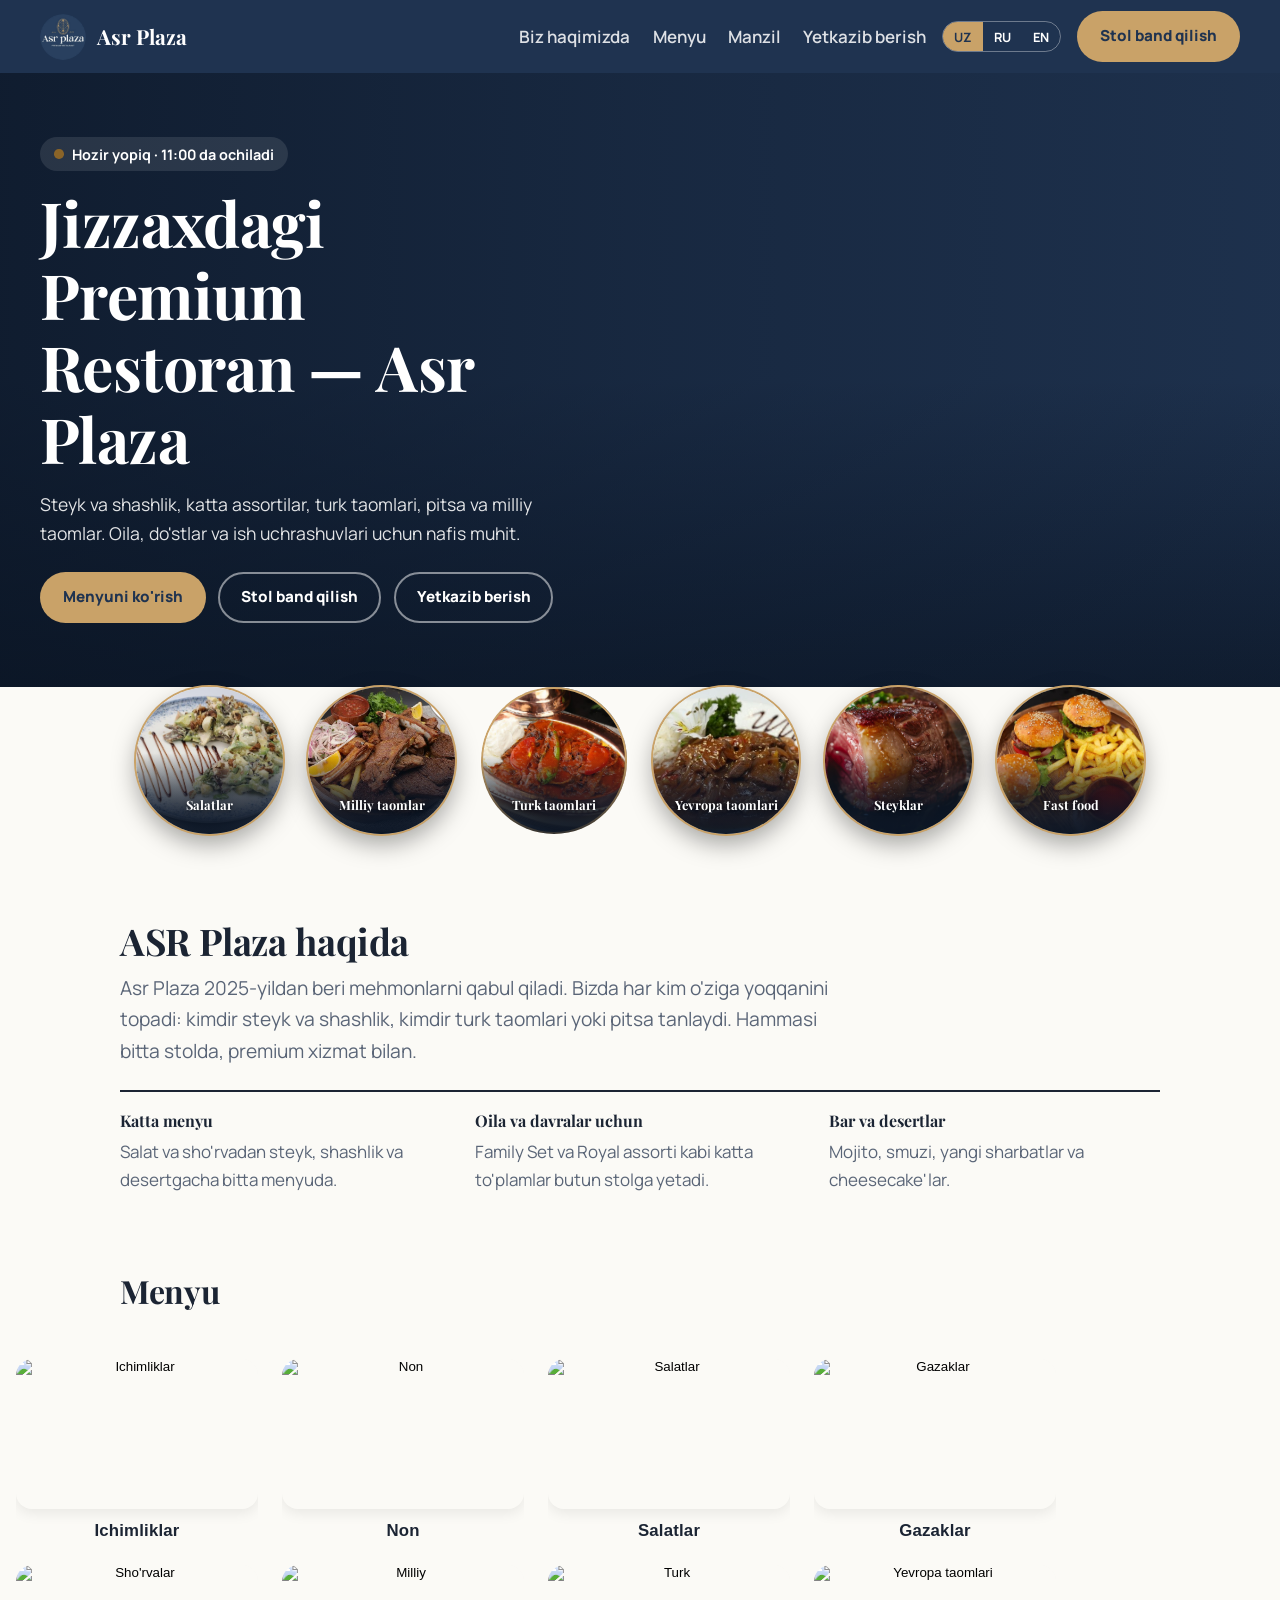
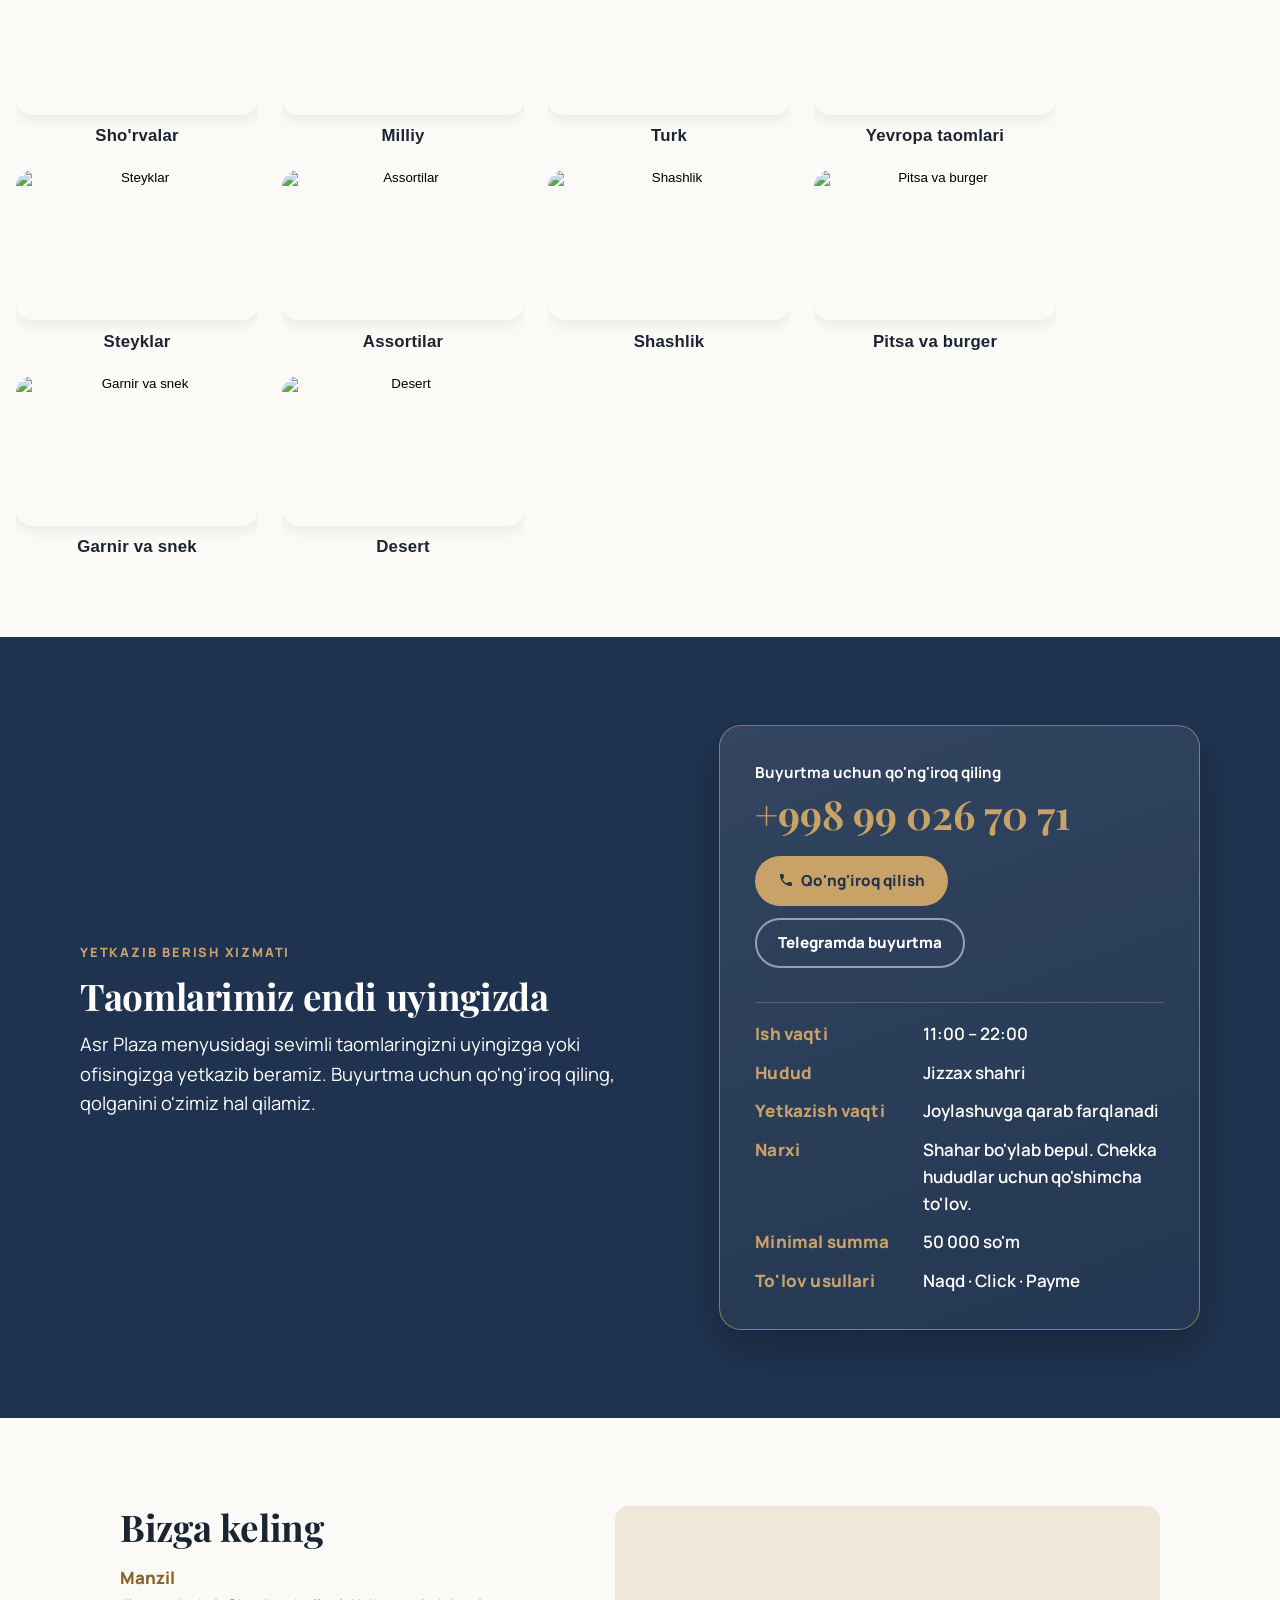
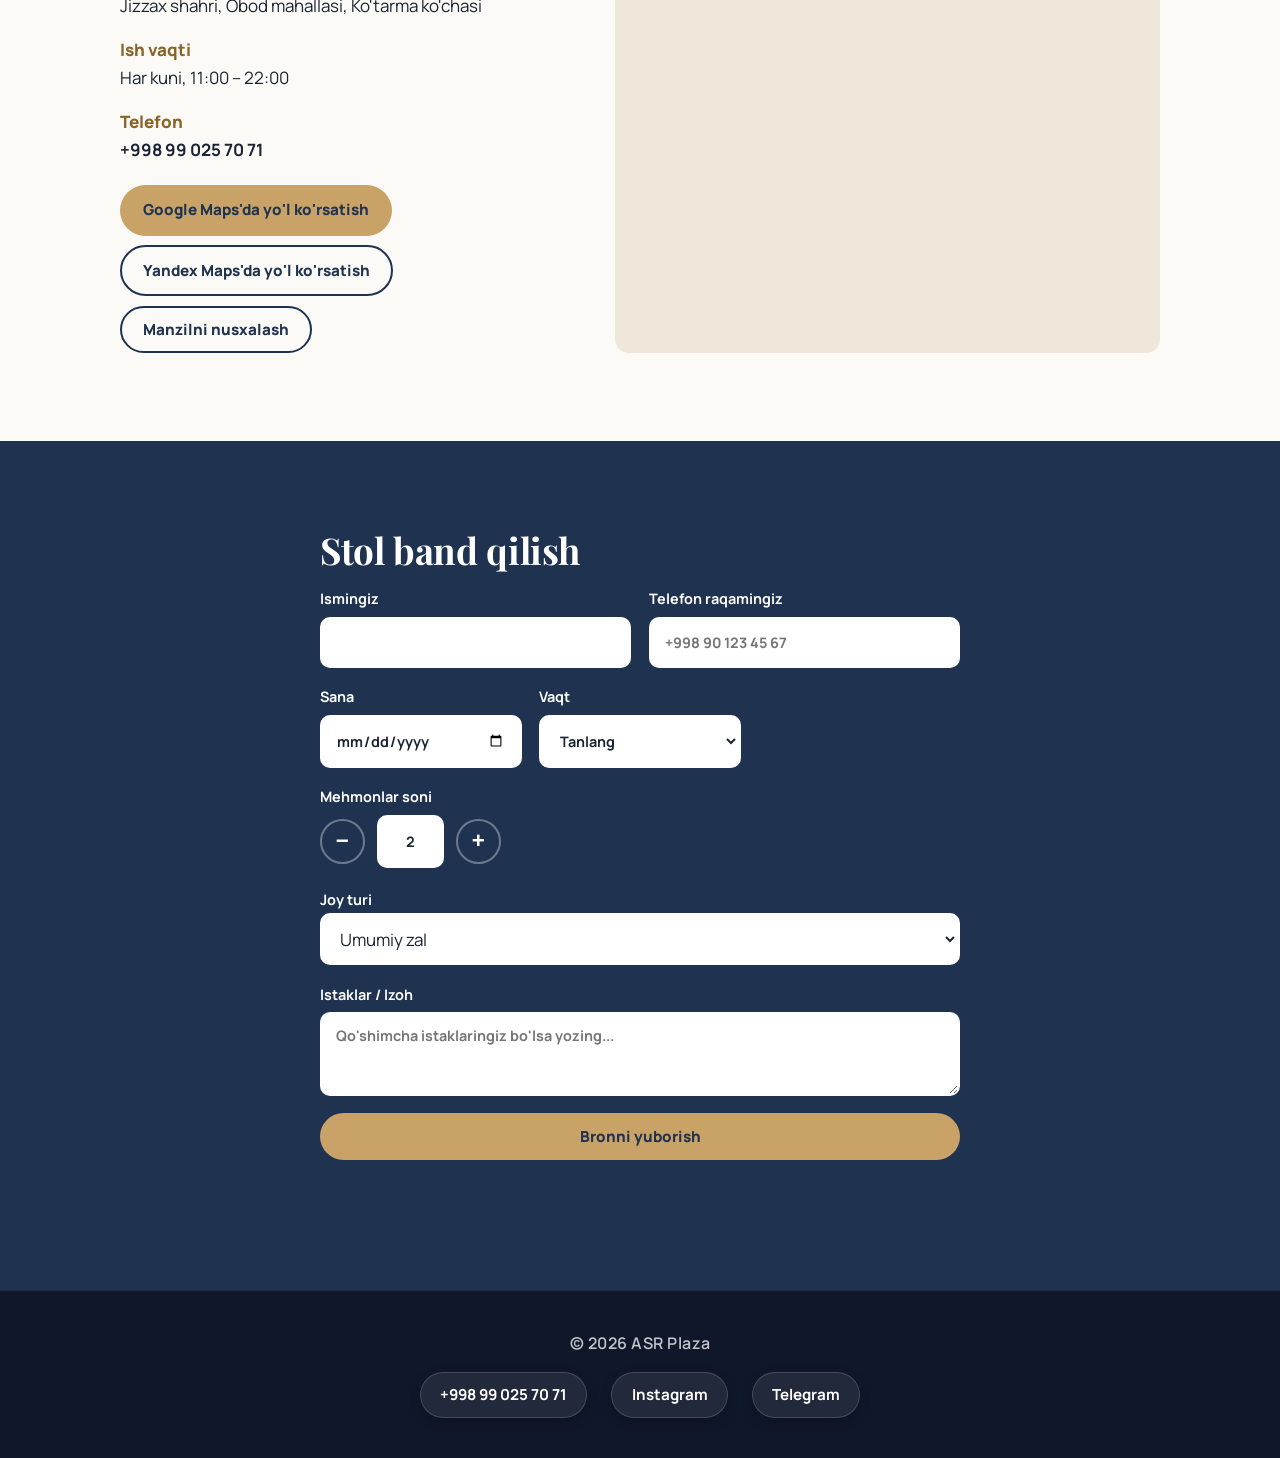
==== commit 75689878: "Add files via upload" ====
--- a/index.html
+++ b/index.html
@@ -93,7 +93,6 @@
 
 <script src="js/data.js"></script>
 <script src="js/main.js"></script>
-<script src="js/menu-slider.js"></script>
 <script src="js/nav.js"></script>
 <script src="js/booking.js"></script>
 <script src="js/booking-form.js"></script>
--- a/css/style.css
+++ b/css/style.css
@@ -127,3 +127,134 @@
 .route{display:flex;flex-wrap:wrap;gap:.6rem;margin-top:1.4rem}
 .btn-out{border-color:var(--teal);color:var(--teal);background:none}
 .btn-out:hover{background:var(--teal);color:#fff}
+/* Menyu grid */
+.menu-grid {
+  display: grid;
+  grid-template-columns: repeat(4, 1fr);
+  gap: 1.2rem;
+  list-style: none;
+  padding: 0;
+  margin: 0;
+}
+.menu-card {
+  position: relative;
+  border: none;
+  border-radius: 16px;
+  overflow: hidden;
+  cursor: pointer;
+  aspect-ratio: 4/3;
+  width: 100%;
+  padding: 0;
+  background: #111;
+}
+.menu-card img {
+  width: 100%;
+  height: 100%;
+  object-fit: cover;
+  transition: transform .4s ease;
+  display: block;
+}
+.menu-card:hover img { transform: scale(1.06); }
+.menu-card span {
+  position: absolute;
+  bottom: 0; left: 0; right: 0;
+  padding: .8rem 1rem;
+  background: linear-gradient(to top, rgba(0,0,0,.75), transparent);
+  color: #fff;
+  font-weight: 700;
+  font-size: 1rem;
+  text-align: center;
+}
+.tab-back {
+  font-weight: 700;
+  opacity: .7;
+}
+@media (max-width: 820px) {
+  .menu-grid { grid-template-columns: repeat(2, 1fr); gap: .8rem; }
+}
+@media (max-width: 480px) {
+  .menu-grid { grid-template-columns: repeat(2, 1fr); gap: .6rem; }
+  .menu-card span { font-size: .85rem; }
+}
+.brd-link {
+  color: var(--gold);
+  font-weight: 700;
+  text-decoration: underline;
+  font-size: 1rem;
+}
+/* ===== FOOTER: HAMMASI BITTA QATORDA ===== */
+.foot {
+  display: flex !important;
+  flex-direction: column !important;
+  align-items: center !important;
+  justify-content: center !important;
+  gap: 1rem !important;
+  padding: 2.5rem 1rem !important;
+  background: #0f172a !important;
+  text-align: center !important;
+  border-top: 1px solid rgba(255, 255, 255, 0.08) !important;
+}
+
+/* Mualliflik huquqi matni */
+.foot > span:first-child {
+  font-size: 1rem !important;
+  font-weight: 600 !important;
+  color: rgba(255, 255, 255, 0.75) !important;
+  letter-spacing: 0.5px !important;
+}
+
+/* Tugmalar qatori — pastga tushib ketmaydi (nowrap) */
+#footContact {
+  display: flex !important;
+  flex-direction: row !important;
+  flex-wrap: nowrap !important; /* Qatordan pastga tushishni taqiqlaydi */
+  align-items: center !important;
+  justify-content: center !important;
+  gap: 0.75rem !important;
+  width: 100% !important;
+  max-width: 100% !important;
+  font-size: 0 !important; /* HTML dagi oraliq nuqtalarni yashiradi */
+}
+
+/* Dumaloq kapsula tugmalar */
+#footContact a {
+  display: inline-flex !important;
+  align-items: center !important;
+  justify-content: center !important;
+  padding: 0.6rem 1.2rem !important;
+  font-size: 0.95rem !important;
+  font-weight: 700 !important;
+  color: #fff !important;
+  text-decoration: none !important;
+  white-space: nowrap !important; /* Matn sinib pastga tushmaydi */
+  flex-shrink: 0 !important;
+  background: rgba(255, 255, 255, 0.08) !important;
+  border: 1px solid rgba(255, 255, 255, 0.16) !important;
+  border-radius: 999px !important;
+  box-shadow: 0 4px 12px rgba(0, 0, 0, 0.2) !important;
+  transition: all 0.2s ease !important;
+}
+
+#footContact a:hover {
+  background: var(--gold, #c9a268) !important;
+  color: #10131c !important;
+  border-color: var(--gold, #c9a268) !important;
+  transform: translateY(-2px) !important;
+}
+
+/* Telefon ekranida ham bitta qatorga to'liq sig'ishi uchun */
+@media (max-width: 600px) {
+  .foot {
+    padding: 2rem 0.6rem 5.5rem 0.6rem !important;
+    gap: 0.8rem !important;
+  }
+
+  #footContact {
+    gap: 0.4rem !important;
+  }
+
+  #footContact a {
+    font-size: 0.82rem !important;
+    padding: 0.5rem 0.75rem !important;
+  }
+}
--- a/css/menu.css
+++ b/css/menu.css
@@ -1,53 +1,391 @@
-/* ASR Plaza — menyu uslubi. style.css dan KEYIN ulanadi. */
-.search{display:block;width:100%;margin-bottom:1.4rem;padding:.8rem 1.3rem;border-radius:999px;border:2px solid rgba(31,51,80,.2);background:#fff;font:inherit;color:var(--ink)}
-.search:focus{border-color:var(--teal);outline:none}
-
-.tabs{flex-wrap:nowrap;overflow-x:auto;scrollbar-width:none;padding-bottom:.3rem;margin-bottom:1.4rem}
-.tabs::-webkit-scrollbar{display:none}
-.tab{flex:none;transition:background .2s,color .2s}
-
-.dishes{grid-template-columns:repeat(auto-fill,minmax(230px,1fr));gap:2.2rem 1.6rem}
-.dish{display:flex;flex-direction:column;gap:.9rem;padding:0;border:0}
-
-/* Rasm: yuqori qismi yoy shaklida, bosh sahifadagi yoylar bilan bir xil */
-.ph{position:relative;aspect-ratio:1/1;border-radius:999px 999px 14px 14px;overflow:hidden;background:var(--sand)}
-.ph img{width:100%;height:100%;object-fit:cover;display:block;transition:transform .5s}
-.dish:hover .ph img{transform:scale(1.05)}
-.ph.noimg{display:grid;place-items:center;background:linear-gradient(160deg,var(--teal-2),var(--teal))}
-.ph.noimg::after{content:attr(data-ini);font:700 4.2rem var(--head);color:var(--gold);opacity:.85}
-.hit{position:absolute;left:50%;bottom:.7rem;transform:translateX(-50%);background:var(--gold);color:var(--teal);font:800 .75rem var(--body);font-style:normal;padding:.25rem .7rem;border-radius:999px}
-
-.dish .body{display:flex;flex-direction:column;gap:.3rem;flex:1;padding-bottom:1rem;border-bottom:1px dashed rgba(31,51,80,.3)}
-.dish b{font:700 1.2rem var(--head)}
-.dish span{color:var(--muted);font-size:.93rem}
-.dish em{margin-top:auto;padding-top:.5rem;align-self:flex-start;grid-row:auto;grid-column:auto}
-.empty{grid-column:1/-1;color:var(--muted);padding:2rem 0}
-
-@media (max-width:820px){
-  .dishes{grid-template-columns:repeat(2,1fr);gap:1.6rem 1rem}
-  .ph.noimg::after{font-size:3rem}
-}
-@media (max-width:420px){.dish b{font-size:1.05rem}}
-
-/* ===== Menyu sahifalari (albom) ===== */
-.pages{grid-template-columns:repeat(2,1fr);gap:1.4rem}
-.pages li{list-style:none}
-.pg{display:block;width:100%;padding:0;border:0;background:var(--sand);border-radius:var(--r);overflow:hidden;cursor:zoom-in;box-shadow:0 10px 30px rgba(21,35,58,.2);transition:transform .2s}
-.pg:hover{transform:translateY(-3px)}
-.pg img{display:block;width:100%;height:auto;aspect-ratio:1600/1055;object-fit:cover}
-.pages .dl{grid-column:1/-1;display:flex;flex-wrap:wrap;align-items:center;gap:1rem;padding-top:.4rem}
-.dl small{color:var(--muted)}
-.lb{position:fixed;inset:0;z-index:50;display:flex;flex-direction:column;background:rgba(10,18,32,.96)}
-.lb[hidden]{display:none}
-.lb-bar{display:flex;justify-content:space-between;align-items:center;padding:.7rem 1rem;color:#fff;font-weight:700}
-.lb-x{background:none;border:0;color:#fff;font-size:1.5rem;cursor:pointer;padding:.2rem .6rem}
-.lb-stage{flex:1;overflow:auto;display:grid;place-items:center}
-.lb-stage img{width:100%;max-width:1400px;max-height:calc(100vh - 4rem);object-fit:contain;cursor:zoom-in}
-.lb.zoom .lb-stage{place-items:start}
-.lb.zoom .lb-stage img{width:230%;max-width:none;max-height:none;cursor:zoom-out}
-.lb-p,.lb-nx{position:absolute;top:50%;transform:translateY(-50%);width:3rem;height:3rem;border-radius:50%;border:0;background:rgba(255,255,255,.2);color:#fff;font-size:2rem;line-height:1;cursor:pointer}
-.lb-p{left:.6rem}.lb-nx{right:.6rem}
-@media (max-width:820px){.pages{grid-template-columns:1fr}}
-/* Tablar kompyuterda qatorga o'raladi, telefonda yon tomonga suriladi */
-.tabs{flex-wrap:wrap;overflow:visible}
-@media (max-width:820px){.tabs{flex-wrap:nowrap;overflow-x:auto}}+/* ASR Plaza — Menyu va Slayder to'liq dizayni (Kompyuter va Telefon uchun) */
+
+/* ===== BREADCRUMB (NAVIGATSIYA) ===== */
+.brd {
+  display: flex;
+  align-items: center;
+  gap: 0.5rem;
+  padding: 0.5rem 0 1.2rem;
+  flex-wrap: wrap;
+  width: 100%;
+}
+.brd-link,
+.brd-home {
+  color: var(--gold, #c9a268);
+  font-weight: 700;
+  font-size: 1rem;
+  text-decoration: underline;
+  background: none;
+  border: none;
+  cursor: pointer;
+  padding: 0;
+}
+.brd-sep { color: #aaa; font-size: 1rem; }
+.brd-cur { font-weight: 700; }
+
+/* ===== ASOSIY SLAYDER KONTEYNERI ===== */
+#dishes:has(.menu-slider-wrap),
+#dishes:has(.ms-track-wrap),
+.menu-slider-wrap {
+  display: flex !important;
+  flex-direction: column !important;
+  align-items: center !important;
+  width: 100% !important;
+  max-width: 960px !important;
+  margin: 0 auto !important;
+  padding: 0 !important;
+  list-style: none !important;
+  position: relative !important;
+  grid-template-columns: none !important;
+}
+
+/* ===== SLAYDER VA RASM BLOKI ===== */
+.ms-track-wrap {
+  position: relative !important;
+  width: 100% !important;
+  overflow: hidden;
+  border-radius: 20px;
+  background: transparent;
+  display: flex;
+  align-items: center;
+  justify-content: center;
+}
+
+.ms-track {
+  display: flex;
+  transition: transform 0.4s cubic-bezier(0.25, 1, 0.5, 1);
+  will-change: transform;
+  cursor: grab;
+  width: 100%;
+}
+.ms-track:active { cursor: grabbing; }
+
+.ms-slide {
+  min-width: 100%;
+  width: 100%;
+  flex-shrink: 0;
+  box-sizing: border-box;
+  display: flex;
+  justify-content: center;
+  align-items: center;
+}
+
+.ms-slide img {
+  width: 100%;
+  height: auto;
+  max-height: 72vh;
+  display: block;
+  object-fit: contain;
+  border-radius: 20px;
+  -webkit-user-drag: none;
+  user-select: none;
+  cursor: zoom-in;
+}
+
+/* ===== STRELKALAR (RASMNING IKKI YONIDA) ===== */
+.ms-btn {
+  position: absolute !important;
+  top: 50% !important;
+  transform: translateY(-50%) !important;
+  background: var(--gold, #c9a268) !important;
+  color: #1b2433 !important;
+  border: none !important;
+  border-radius: 50% !important;
+  width: 3.4rem !important;
+  height: 3.4rem !important;
+  font-size: 1.6rem !important;
+  cursor: pointer !important;
+  display: flex !important;
+  align-items: center !important;
+  justify-content: center !important;
+  box-shadow: 0 4px 16px rgba(0, 0, 0, 0.22) !important;
+  transition: transform 0.2s, filter 0.2s !important;
+  z-index: 90 !important;
+  line-height: 1 !important;
+  user-select: none;
+  -webkit-tap-highlight-color: transparent;
+}
+
+.ms-btn:hover {
+  filter: brightness(1.1);
+  transform: translateY(-50%) scale(1.08) !important;
+}
+
+.ms-btn:active {
+  transform: translateY(-50%) scale(0.95) !important;
+}
+
+.ms-prev { left: 1rem !important; }
+.ms-next { right: 1rem !important; }
+
+.ms-btn:disabled,
+.ms-btn[aria-disabled="true"] {
+  opacity: 0.3 !important;
+  cursor: not-allowed !important;
+  pointer-events: none !important;
+}
+
+/* ===== NUQTALAR VA SANOG'I ===== */
+.ms-dots {
+  display: inline-flex !important;
+  align-items: center !important;
+  justify-content: center !important;
+  gap: 0.6rem;
+  margin: 1.2rem 0 0.3rem !important;
+  padding: 0;
+  width: auto !important;
+}
+
+.ms-dot {
+  width: 0.65rem;
+  height: 0.65rem;
+  border-radius: 50%;
+  background: #cbd5e1;
+  border: none;
+  cursor: pointer;
+  padding: 0;
+  transition: all 0.25s ease;
+}
+
+.ms-dot.active {
+  background: #1b2433;
+  width: 1.8rem;
+  border-radius: 999px;
+}
+
+.ms-counter {
+  text-align: center !important;
+  font-size: 1rem !important;
+  font-weight: 700 !important;
+  color: #1b2433 !important;
+  margin: 0.3rem 0 0.8rem !important;
+}
+
+/* ===== PDF YUKLAB OLISH VA IZOH ===== */
+.ms-dl {
+  display: flex !important;
+  flex-direction: row !important;
+  align-items: center !important;
+  justify-content: flex-start !important;
+  gap: 1.2rem;
+  width: 100% !important;
+  margin-top: 0.8rem !important;
+  padding: 0 0.5rem;
+}
+
+.ms-dl .btn,
+.ms-dl a,
+.ms-dl button {
+  display: inline-flex;
+  align-items: center;
+  justify-content: center;
+  padding: 0.85rem 2rem;
+  font-size: 1rem;
+  font-weight: 700;
+  background: var(--gold, #c9a268);
+  color: #1b2433;
+  border-radius: 999px;
+  text-decoration: none;
+  border: none;
+  cursor: pointer;
+  box-shadow: 0 4px 15px rgba(201, 162, 104, 0.35);
+  transition: transform 0.2s, filter 0.2s;
+  white-space: nowrap;
+}
+
+.ms-dl .btn:hover,
+.ms-dl a:hover,
+.ms-dl button:hover {
+  transform: translateY(-2px);
+  filter: brightness(1.08);
+}
+
+.ms-dl small {
+  display: inline-block;
+  margin: 0;
+  font-size: 0.95rem;
+  color: #4b5563;
+  font-weight: 500;
+}
+
+/* ===== KATEGORIYALAR PANELI ===== */
+.menu-grid {
+  display: grid;
+  grid-template-columns: repeat(auto-fit, minmax(220px, 1fr));
+  gap: 1.2rem;
+  list-style: none;
+  padding: 0;
+  margin: 0;
+  width: 100%;
+}
+.menu-card {
+  position: relative;
+  border-radius: 16px;
+  overflow: hidden;
+  cursor: pointer;
+  aspect-ratio: 4/3;
+  width: 100%;
+  background: #111;
+  border: none;
+}
+.menu-card img {
+  width: 100%;
+  height: 100%;
+  object-fit: cover;
+  transition: transform 0.4s ease;
+  display: block;
+}
+.menu-card:hover img { transform: scale(1.06); }
+.menu-card span {
+  position: absolute;
+  bottom: 0; left: 0; right: 0;
+  padding: 0.8rem 1rem;
+  background: linear-gradient(to top, rgba(0, 0, 0, 0.75), transparent);
+  color: #fff;
+  font-weight: 700;
+  font-size: 1rem;
+  text-align: center;
+}
+
+/* ===== TELEFON VERSIYASI (RESPONSIVE) ===== */
+@media (max-width: 768px) {
+  /* Pastdagi .mbar paneli elementlarni to'sib qo'ymasligi uchun masofa */
+  .menu-slider-wrap {
+    padding: 0 0.4rem 5.5rem 0.4rem !important;
+  }
+
+  .ms-track-wrap {
+    border-radius: 14px;
+  }
+
+  .ms-slide img {
+    border-radius: 14px;
+    max-height: 60vh;
+  }
+
+  /* Telefonda strelkalar qirrada ixchamroq turishi uchun */
+  .ms-btn {
+    width: 2.5rem !important;
+    height: 2.5rem !important;
+    font-size: 1.3rem !important;
+  }
+  .ms-prev { left: 0.4rem !important; }
+  .ms-next { right: 0.4rem !important; }
+
+  .ms-dots {
+    margin: 1rem 0 0.2rem !important;
+  }
+  .ms-dot {
+    width: 0.55rem;
+    height: 0.55rem;
+  }
+  .ms-dot.active {
+    width: 1.4rem;
+  }
+
+  .ms-counter {
+    font-size: 0.95rem !important;
+  }
+
+  /* Telefonda PDF tugmasi markazda va qulay hajmda chiqishi uchun */
+  .ms-dl {
+    flex-direction: column !important;
+    align-items: center !important;
+    text-align: center !important;
+    gap: 0.6rem;
+    margin-top: 0.6rem !important;
+  }
+
+  .ms-dl .btn,
+  .ms-dl a,
+  .ms-dl button {
+    width: 100%;
+    max-width: 320px;
+    padding: 0.85rem 1.5rem;
+    font-size: 0.95rem;
+  }
+
+  .ms-dl small {
+    font-size: 0.85rem;
+  }
+}
+/* ===== KATEGORIYALAR PANELI (NAMUNADAGI 2 USTUNLI JOYLASHUV) ===== */
+
+/* Orqa fonni o'z holicha (och rangda) qoldiramiz */
+.sec.menu {
+  background: transparent !important;
+  padding: 2rem 1rem 5rem !important;
+}
+
+/* Sarlavha saytingiz shriftida qoladi */
+.sec.menu h2 {
+  font-size: 2rem !important;
+  font-weight: 700 !important;
+  color: var(--ink, #1b2433) !important;
+  margin-bottom: 1.5rem !important;
+}
+
+/* 2 ustunli toza grid (namunadagi joylashuv) */
+.menu-grid {
+  display: grid !important;
+  grid-template-columns: repeat(2, 1fr) !important; /* Telefonda aniq 2 ta ustun */
+  gap: 1.2rem 0.9rem !important;                    /* Kartalar orasidagi qulay masofa */
+  list-style: none !important;
+  padding: 0 !important;
+  margin: 0 !important;
+  width: 100% !important;
+}
+
+/* Har bir menyu kartochkasi */
+.menu-card {
+  display: flex !important;
+  flex-direction: column !important;
+  align-items: center !important;
+  background: transparent !important;
+  border: none !important;
+  cursor: pointer !important;
+  padding: 0 !important;
+  position: static !important;
+  width: 100% !important;
+}
+
+/* Yumaloq burchakli rasm */
+.menu-card img {
+  width: 100% !important;
+  aspect-ratio: 4 / 3 !important;      /* Rasmlar bir xil hajmda turadi */
+  object-fit: cover !important;
+  border-radius: 16px !important;     /* Namunadagi yumaloq burchaklar */
+  display: block !important;
+  box-shadow: 0 4px 14px rgba(0, 0, 0, 0.08) !important;
+  transition: transform 0.2s ease !important;
+}
+
+.menu-card:active img {
+  transform: scale(0.96) !important;  /* Barmoq bilan bosganda yengil bosilish effekti */
+}
+
+/* Rasm tagidagi toza matn (och fon uchun to'q rangda) */
+.menu-card span {
+  position: static !important;
+  background: transparent !important;
+  color: var(--ink, #1b2433) !important; /* Saytingizning asosiy matn rangi */
+  font-size: 0.95rem !important;
+  font-weight: 700 !important;
+  margin-top: 0.55rem !important;
+  padding: 0 !important;
+  text-align: center !important;
+  letter-spacing: 0.2px !important;
+  line-height: 1.2 !important;
+}
+
+/* Kompyuter ekranida (katta ekranda) 4 ta ustun bo'lib chiroyli turishi uchun */
+@media (min-width: 769px) {
+  .menu-grid {
+    grid-template-columns: repeat(4, 1fr) !important;
+    gap: 1.5rem !important;
+  }
+  .menu-card span {
+    font-size: 1.05rem !important;
+    margin-top: 0.7rem !important;
+  }
+}
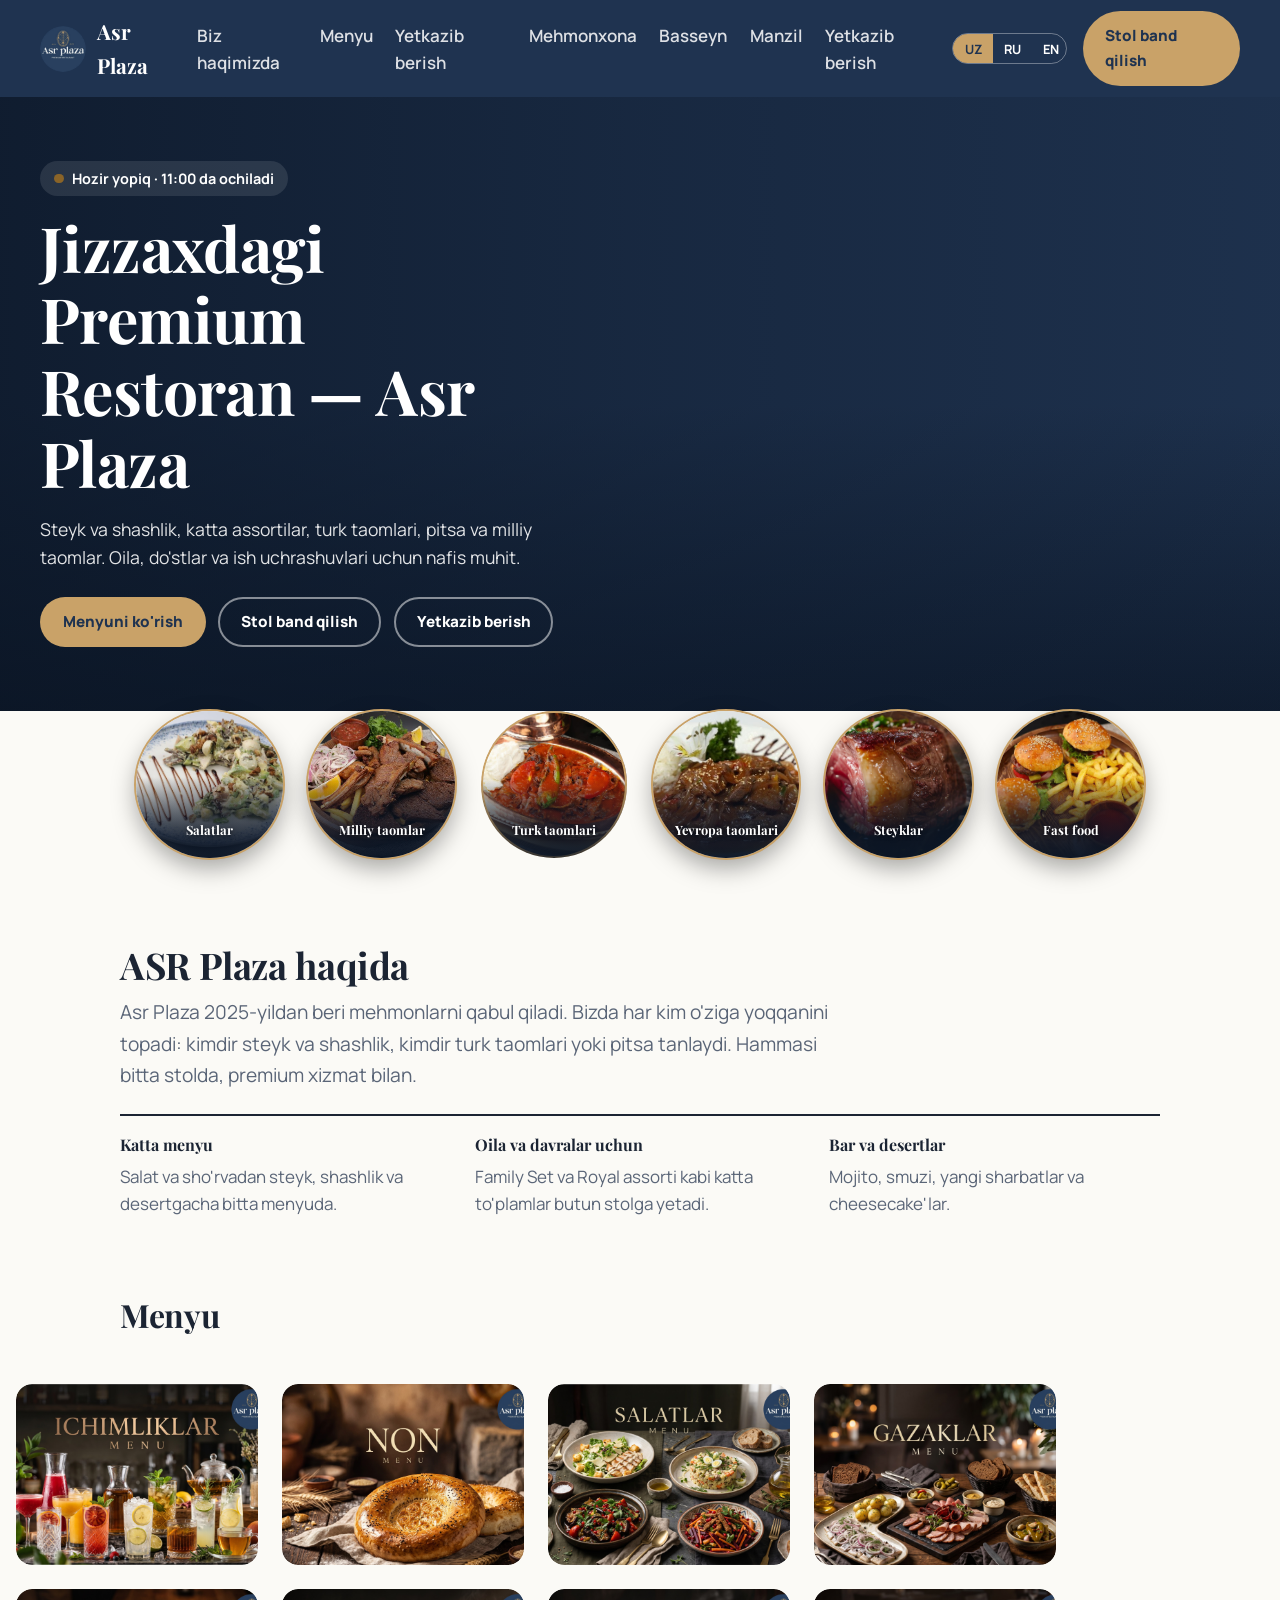
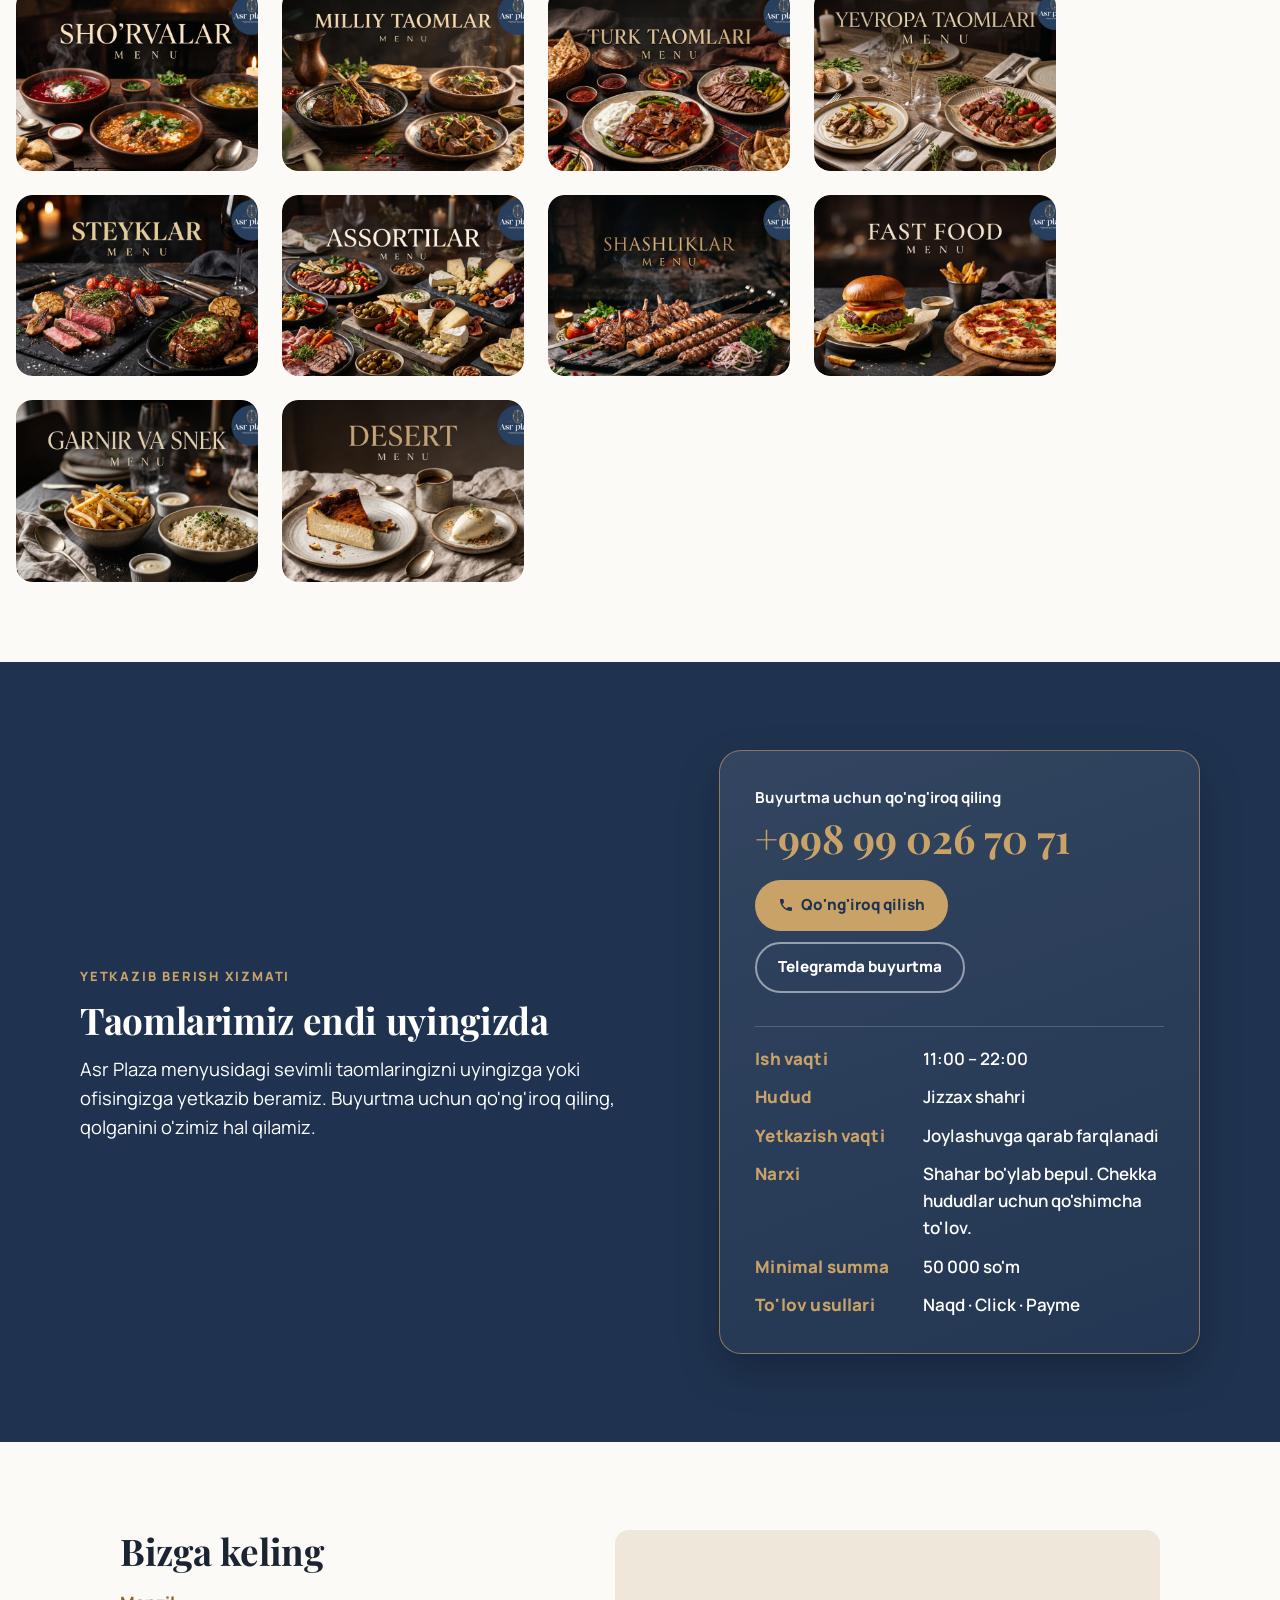
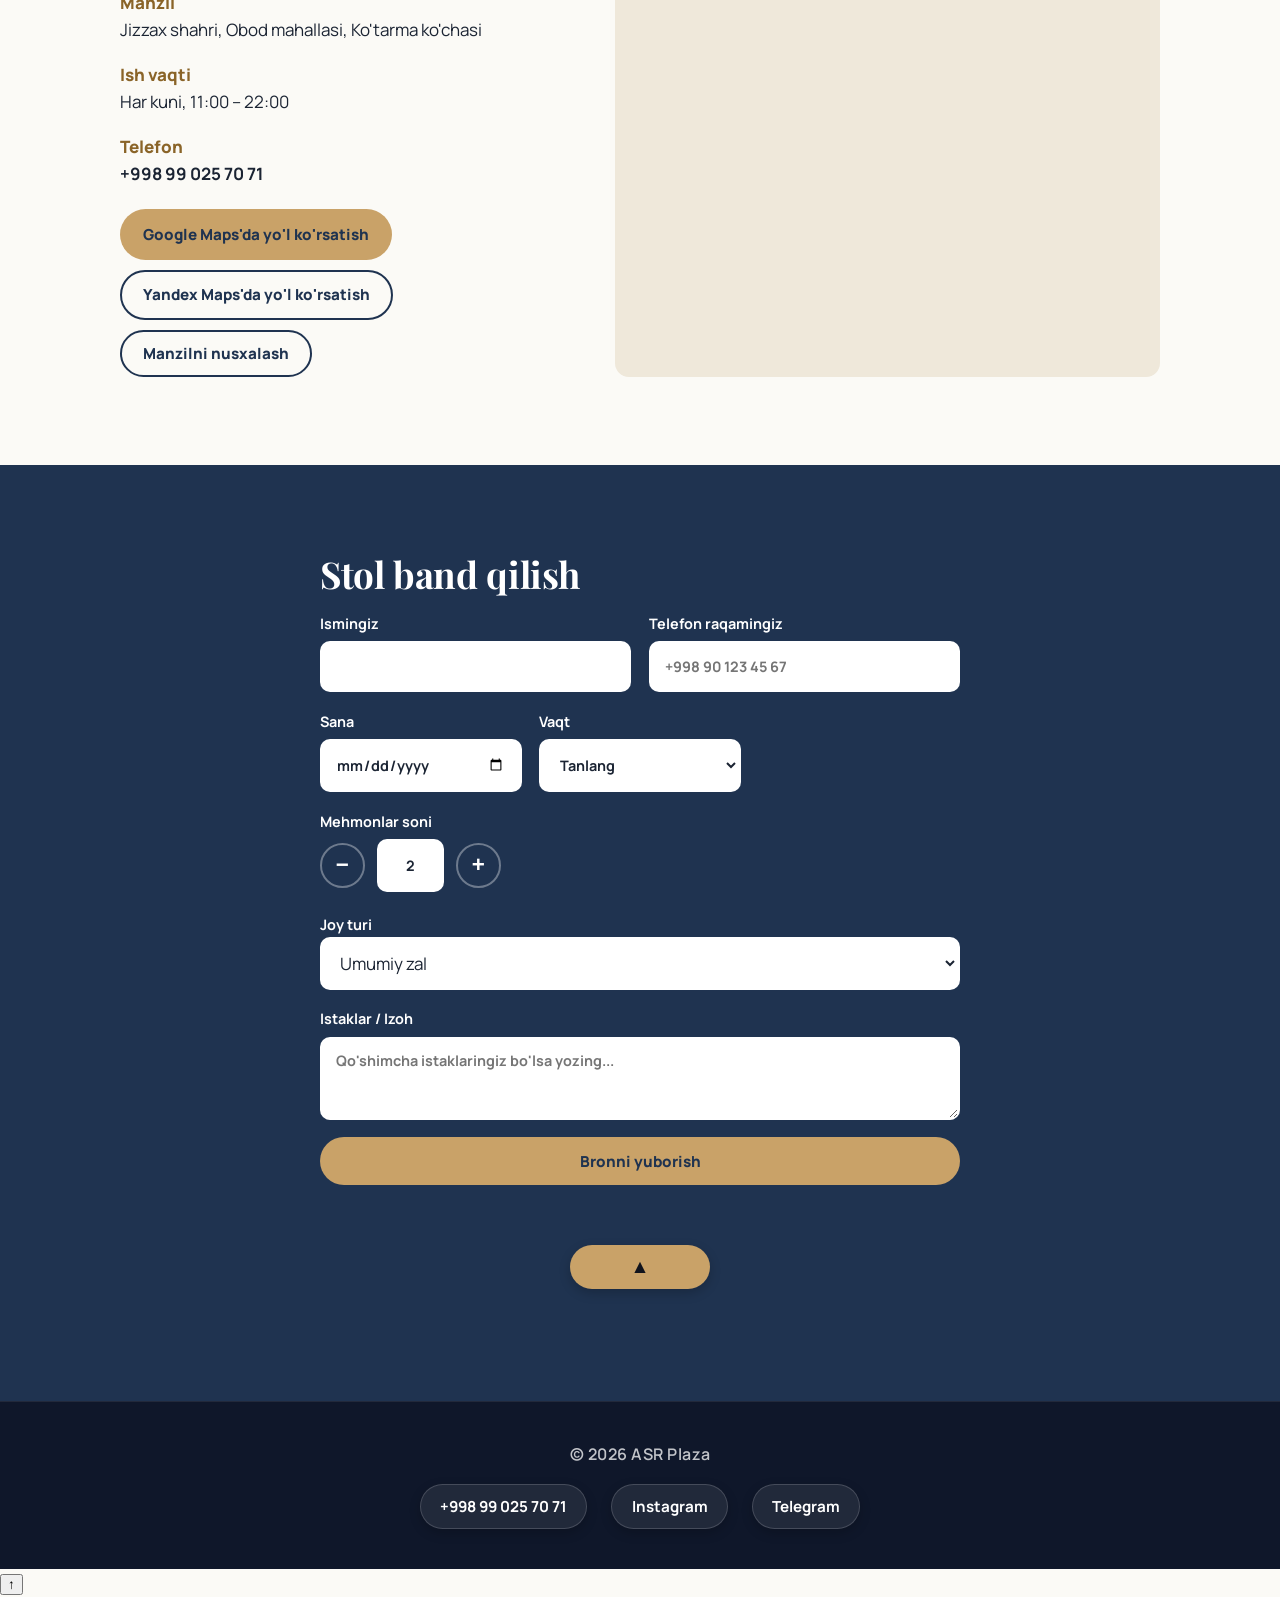
==== commit c66c8ca1: "Add files via upload" ====
--- a/index.html
+++ b/index.html
@@ -20,11 +20,14 @@
 <body>
 <header class="top">
   <a class="logo" href="#top"><img src="images/logo.png" alt="" width="46" height="46"><span>Asr Plaza</span></a>
-  <nav class="links" id="mnav">
-    <a href="#about" data-i18n="nav_about"></a>
-    <a href="#menu" data-i18n="nav_menu"></a>
-    <a href="#visit" data-i18n="nav_visit"></a>
-    <a class="nav-book btn btn-gold" href="#book" data-i18n="book"></a>
+<nav class="links" id="mnav">
+    <a href="index.html#about" data-i18n="nav_about"></a>
+    <a href="index.html#menu" data-i18n="nav_menu"></a>
+    <a href="index.html#delivery" data-i18n="nav_delivery">Yetkazib berish</a>
+    <a href="hotel.html" data-i18n="nav_hotel"></a>
+    <a href="pool.html" data-i18n="nav_pool"></a>
+    <a href="index.html#visit" data-i18n="nav_visit"></a>
+    <a class="nav-book btn btn-gold" href="index.html#book" data-i18n="book"></a>
   </nav>
   <div class="lang" role="group" aria-label="Language">
     <button data-lang="uz">UZ</button><button data-lang="ru">RU</button><button data-lang="en">EN</button>
@@ -83,6 +86,11 @@
   <button class="btn btn-red" type="submit" data-i18n="f_send"></button>
   <p class="note" id="formNote" role="status"></p>
 </form>
+<div class="to-top-wrapper">
+  <button type="button" class="static-top-btn" onclick="window.scrollTo({top: 0, behavior: 'smooth'})" title="Tepaga chiqish">
+    ▲
+  </button>
+</div>
   </section>
 </main>
 
@@ -90,7 +98,7 @@
   <span>© <span id="year"></span> ASR Plaza</span>
   <span id="footContact"></span>
 </footer>
-
+<button id="scrollTopBtn" class="scroll-top-btn" title="Tepaga chiqish" aria-label="Tepaga chiqish">&#8593;</button>
 <script src="js/data.js"></script>
 <script src="js/main.js"></script>
 <script src="js/nav.js"></script>
--- a/css/style.css
+++ b/css/style.css
@@ -257,4 +257,544 @@
     font-size: 0.82rem !important;
     padding: 0.5rem 0.75rem !important;
   }
-}+}
+/* ===== MEHMONXONA VA BASSEYN SAHIFA USLUBLARI (PREMIUM) ===== */
+.facility-grid {
+  display: grid;
+  grid-template-columns: repeat(auto-fit, minmax(320px, 1fr));
+  gap: 2rem;
+  margin-top: 2.5rem;
+  margin-bottom: 3.5rem;
+}
+
+.fac-card {
+  background: #ffffff;
+  border-radius: 20px;
+  overflow: hidden;
+  box-shadow: 0 8px 24px rgba(31, 51, 80, 0.08);
+  border: 1px solid rgba(201, 162, 104, 0.25);
+  display: flex;
+  flex-direction: column;
+  transition: transform 0.25s ease, box-shadow 0.25s ease;
+}
+
+.fac-card:hover {
+  transform: translateY(-6px);
+  box-shadow: 0 16px 36px rgba(31, 51, 80, 0.14);
+}
+
+.fac-img-wrap {
+  width: 100%;
+  height: 240px;
+  position: relative;
+  background: var(--teal);
+}
+
+.fac-img {
+  width: 100%;
+  height: 100%;
+  object-fit: cover;
+  display: block;
+}
+
+.fac-badge {
+  position: absolute;
+  top: 1rem;
+  right: 1rem;
+  background: rgba(31, 51, 80, 0.88);
+  color: var(--gold);
+  border: 1px solid var(--gold);
+  padding: 0.35rem 0.9rem;
+  border-radius: 999px;
+  font-size: 0.82rem;
+  font-weight: 800;
+  backdrop-filter: blur(4px);
+}
+
+.fac-body {
+  padding: 1.8rem;
+  display: flex;
+  flex-direction: column;
+  flex-grow: 1;
+}
+
+.fac-body h3 {
+  font-size: 1.55rem;
+  color: var(--teal);
+  margin-bottom: 0.3rem;
+}
+
+.fac-sub {
+  color: var(--muted);
+  font-size: 0.92rem;
+  margin-bottom: 1.2rem;
+  font-weight: 600;
+}
+
+.fac-features {
+  list-style: none;
+  padding: 0;
+  margin: 0 0 1.6rem 0;
+  display: flex;
+  flex-direction: column;
+  gap: 0.5rem;
+}
+
+.fac-features li {
+  font-size: 0.93rem;
+  color: var(--ink);
+  display: flex;
+  align-items: center;
+  gap: 0.6rem;
+}
+
+.fac-features li span {
+  color: var(--gold);
+  font-weight: 800;
+}
+
+.fac-bot {
+  margin-top: auto;
+  padding-top: 1.2rem;
+  border-top: 1px solid rgba(31, 51, 80, 0.1);
+  display: flex;
+  flex-direction: column;
+  gap: 1rem;
+}
+
+.fac-price {
+  font-weight: 800;
+  color: var(--gold);
+  font-size: 1.15rem;
+}
+
+.fac-actions {
+  display: flex;
+  gap: 0.6rem;
+  flex-wrap: wrap;
+}
+
+.fac-actions .btn {
+  flex: 1;
+  text-align: center;
+  padding: 0.65rem 0.8rem;
+  font-size: 0.88rem;
+  white-space: nowrap;
+}
+
+/* Mehmonxona qoidalari (Rules) */
+.hotel-info-box {
+  display: grid;
+  grid-template-columns: repeat(auto-fit, minmax(280px, 1fr));
+  gap: 1.4rem;
+  background: rgba(31, 51, 80, 0.04);
+  padding: 2.2rem;
+  border-radius: 20px;
+  border: 1px solid rgba(201, 162, 104, 0.3);
+  margin-top: 2rem;
+}
+
+.rule-card {
+  background: #ffffff;
+  padding: 1.4rem;
+  border-radius: 14px;
+  box-shadow: 0 4px 12px rgba(0, 0, 0, 0.04);
+}
+
+.rule-card h4 {
+  font-family: var(--head);
+  font-size: 1.1rem;
+  color: var(--teal);
+  margin-bottom: 0.5rem;
+}
+
+.rule-card p {
+  font-size: 0.92rem;
+  color: var(--muted);
+  line-height: 1.55;
+  margin: 0;
+}
+
+/* Yopiq Basseyn maxsus qutisi */
+.pool-hero-box {
+  background: var(--teal-2);
+  border: 2px solid var(--gold);
+  border-radius: 24px;
+  padding: 3rem 2rem;
+  color: #ffffff;
+  max-width: 680px;
+  margin: 2rem auto;
+  box-shadow: 0 16px 40px rgba(0, 0, 0, 0.25);
+  text-align: center;
+}
+
+.pool-rate-badge {
+  display: inline-block;
+  background: var(--gold);
+  color: var(--teal);
+  font-weight: 800;
+  font-size: 0.85rem;
+  padding: 0.35rem 1rem;
+  border-radius: 999px;
+  margin-bottom: 1rem;
+  text-transform: uppercase;
+  letter-spacing: 0.05em;
+}
+
+.pool-hero-box h3 {
+  font-size: 2.2rem;
+  margin-bottom: 1.2rem;
+}
+
+.pool-price-row {
+  display: flex;
+  align-items: baseline;
+  justify-content: center;
+  gap: 0.6rem;
+  margin-bottom: 0.5rem;
+}
+
+.pool-price-row .big-sum {
+  font-size: 2.8rem;
+  font-weight: 800;
+  color: var(--gold);
+  font-family: var(--head);
+}
+
+.pool-price-row .unit {
+  font-size: 1.1rem;
+  opacity: 0.9;
+}
+
+.pool-extra-info {
+  font-size: 1.05rem;
+  color: var(--sand);
+  margin-bottom: 2rem;
+}
+
+.pool-perks {
+  list-style: none;
+  padding: 0;
+  margin: 0 auto 2.2rem;
+  display: inline-flex;
+  flex-direction: column;
+  align-items: flex-start;
+  gap: 0.7rem;
+}
+
+.pool-perks li {
+  font-size: 0.98rem;
+  display: flex;
+  align-items: center;
+  gap: 0.6rem;
+}
+
+.pool-perks li span {
+  color: var(--gold);
+  font-weight: 800;
+}
+
+.pool-contacts {
+  display: flex;
+  gap: 1rem;
+  justify-content: center;
+  flex-wrap: wrap;
+}
+
+.pool-contacts .btn {
+  padding: 0.85rem 1.8rem;
+  font-size: 1rem;
+}
+
+/* Telefon ekrani uchun optimizatsiya */
+@media (max-width: 640px) {
+  .facility-grid {
+    grid-template-columns: 1fr;
+  }
+  .hotel-info-box {
+    padding: 1.4rem;
+    grid-template-columns: 1fr;
+  }
+  .pool-hero-box {
+    padding: 2rem 1.2rem;
+  }
+  .pool-price-row .big-sum {
+    font-size: 2.2rem;
+  }
+  .pool-contacts .btn {
+    width: 100%;
+  }
+  .fac-actions {
+    flex-direction: column;
+  }
+}
+/* Bron formasi tagidagi cho'ziq tepaga chiqish tugmasi */
+.to-top-wrapper {
+  display: flex;
+  justify-content: center;
+  margin: 1.2rem auto 1.5rem auto;
+  width: 100%;
+}
+
+.static-top-btn {
+  background: var(--gold, #c69c59);
+  color: #10131c;
+  border: none;
+  border-radius: 25px;
+  width: 140px;            /* Eniga cho'ziqroq o'lcham */
+  height: 44px;           /* Balandligi qulay bosiladigan */
+  font-size: 1.2rem;      /* Strelka aniq va ko'rinarli */
+  cursor: pointer;
+  display: flex;
+  align-items: center;
+  justify-content: center;
+  transition: transform 0.2s ease, opacity 0.2s ease, box-shadow 0.2s ease;
+  box-shadow: 0 4px 12px rgba(0, 0, 0, 0.2);
+}
+
+.static-top-btn:hover {
+  opacity: 0.9;
+  transform: translateY(-2px);
+  box-shadow: 0 6px 16px rgba(0, 0, 0, 0.3);
+}
+
+.static-top-btn:active {
+  transform: translateY(0);
+}
+/* ===== BASSEYN BENTO GALEREYASI ===== */
+.pool-gallery-section {
+  padding: 3rem 0 5rem 0;
+}
+
+.bento-gallery {
+  display: grid;
+  grid-template-columns: repeat(3, 1fr);
+  grid-auto-rows: 220px;
+  gap: 15px;
+  width: 100%;
+}
+
+.bento-item {
+  position: relative;
+  border-radius: 16px;
+  overflow: hidden;
+  cursor: pointer;
+  box-shadow: 0 4px 15px rgba(0, 0, 0, 0.2);
+}
+
+.bento-item img {
+  width: 100%;
+  height: 100%;
+  object-fit: cover;
+  transition: transform 0.5s ease;
+}
+
+/* Kursor borganda rasmni kattalashtirish */
+.bento-item:hover img {
+  transform: scale(1.08);
+}
+
+/* Rasm ustidagi qorayuvchi fon va yozuv */
+.bento-overlay {
+  position: absolute;
+  inset: 0;
+  background: linear-gradient(to top, rgba(16, 19, 28, 0.8) 0%, transparent 60%);
+  display: flex;
+  align-items: flex-end;
+  padding: 1.5rem;
+  opacity: 0;
+  transition: opacity 0.3s ease;
+}
+
+.bento-item:hover .bento-overlay {
+  opacity: 1;
+}
+
+.bento-overlay span {
+  color: #fff;
+  font-weight: 600;
+  font-size: 1.1rem;
+  letter-spacing: 0.5px;
+  transform: translateY(10px);
+  transition: transform 0.3s ease;
+}
+
+.bento-item:hover .bento-overlay span {
+  transform: translateY(0);
+}
+
+/* Rasmlarning vertikal va gorizontal shakliga moslangan o'lchamlar */
+.bento-gallery {
+  display: grid;
+  grid-template-columns: repeat(4, 1fr);
+  grid-auto-rows: 250px;
+  gap: 15px;
+  width: 100%;
+}
+
+.item-main {
+  grid-column: span 2;
+  grid-row: span 2; /* Eng katta bosh rasm */
+}
+
+.item-vertical {
+  grid-column: span 1;
+  grid-row: span 2; /* Bo'yiga uzun rasmlar (Sauna va Kirish) */
+}
+
+.item-tall {
+  grid-column: span 2;
+  grid-row: span 2; /* Oy fonli rasm (Katta qilib ko'rsatamiz) */
+}
+
+.item-wide {
+  grid-column: span 2;
+  grid-row: span 2; /* Ikkinchi gorizontal basseyn */
+}
+
+/* Mobil uchun moslashuv */
+@media (max-width: 992px) {
+  .bento-gallery {
+    grid-template-columns: repeat(2, 1fr);
+  }
+  .item-main, .item-vertical, .item-tall, .item-wide {
+    grid-column: span 2;
+    grid-row: span 1; /* Telefonda hammasi ketma-ket chiroyli turadi */
+  }
+}
+/* ===== BASSEYN ORQA FON VIDEOSI ===== */
+.pool-bg-video {
+  position: absolute;
+  top: 0;
+  left: 0;
+  width: 100%;
+  height: 100%;
+  object-fit: cover; /* Videoni qiyshaytirmasdan butun ekranga yoyadi */
+  z-index: 0;
+}
+
+.pool-bg-overlay {
+  position: absolute;
+  top: 0;
+  left: 0;
+  width: 100%;
+  height: 100%;
+  background: rgba(16, 19, 28, 0.55); /* Hashamatli qorong'u effekt */
+  z-index: 1;
+}
+
+/* Telefonlar uchun matnlarni biroz moslash */
+@media (max-width: 768px) {
+  #pool h2 { font-size: 2rem !important; }
+}
+/* ===== KARTAGA PREMIUM SHISHA EFFEKTI (GLASSMORPHISM) ===== */
+.pool-hero-box {
+  background: rgba(16, 19, 28, 0.35) !important; /* Karta endi yarim shaffof */
+  backdrop-filter: blur(15px); /* Orqadagi videoni shishadek xiralashtiradi */
+  -webkit-backdrop-filter: blur(15px); /* iPhone'lar uchun */
+  border: 1px solid rgba(255, 255, 255, 0.1) !important; /* Juda yupqa va nafis chekka ramka */
+  box-shadow: 0 15px 35px rgba(0, 0, 0, 0.4) !important; /* Chuqur soya */
+}
+/* ===== 1. TUGMALAR UCHUN "YURAK URISHI" (PULSE) VA YALTIRASH EFFEKTI ===== */
+.btn-gold {
+  animation: pulse-gold 2s infinite;
+  position: relative;
+  overflow: hidden;
+}
+@keyframes pulse-gold {
+  0% { box-shadow: 0 0 0 0 rgba(212, 175, 55, 0.6); }
+  70% { box-shadow: 0 0 0 15px rgba(212, 175, 55, 0); }
+  100% { box-shadow: 0 0 0 0 rgba(212, 175, 55, 0); }
+}
+/* Tugma ustidan yorug'lik o'tishi */
+.btn-gold::after {
+  content: ''; position: absolute; top: -50%; left: -60%;
+  width: 20%; height: 200%; background: rgba(255,255,255,0.3);
+  transform: rotate(45deg); transition: all 0.5s ease;
+}
+.btn-gold:hover::after { left: 120%; }
+
+/* ===== 2. LIGHTBOX (RASMNI TO'LIQ EKRANDA OCHISH) ===== */
+.lightbox {
+  display: none; position: fixed; z-index: 9999;
+  padding-top: 80px; left: 0; top: 0; width: 100%; height: 100%;
+  background-color: rgba(0, 0, 0, 0.85); backdrop-filter: blur(8px);
+  -webkit-backdrop-filter: blur(8px);
+}
+.lightbox-content {
+  margin: auto; display: block; max-width: 90%; max-height: 80vh;
+  border-radius: 12px; animation: zoomIn 0.3s;
+}
+.lightbox-close {
+  position: absolute; top: 30px; right: 40px; color: #fff;
+  font-size: 45px; font-weight: bold; cursor: pointer; transition: 0.3s;
+}
+.lightbox-close:hover { color: var(--gold); }
+@keyframes zoomIn { from {transform:scale(0.8); opacity:0} to {transform:scale(1); opacity:1} }
+
+/* ===== 3. SKELETON LOADING (YUKLANISH KUTISH EFFEKTI) ===== */
+.skeleton-box {
+  background: rgba(255,255,255,0.05); border-radius: 16px;
+  padding: 2.5rem; width: 100%; max-width: 500px; margin: 0 auto;
+  animation: pulse-bg 1.5s infinite; border: 1px solid rgba(255,255,255,0.1);
+}
+.skel-title { height: 35px; background: rgba(255,255,255,0.1); border-radius: 8px; margin: 0 auto 20px auto; width: 60%; }
+.skel-price { height: 60px; background: rgba(255,255,255,0.1); border-radius: 8px; margin: 0 auto 30px auto; width: 50%; }
+.skel-line { height: 20px; background: rgba(255,255,255,0.1); border-radius: 8px; margin: 0 auto 15px auto; width: 80%; }
+.skel-btn { height: 50px; background: rgba(212, 175, 55, 0.3); border-radius: 30px; margin: 20px auto 0 auto; width: 70%; }
+@keyframes pulse-bg { 0% { opacity: 0.6; } 50% { opacity: 1; } 100% { opacity: 0.6; } }
+/* ===== 4. SCROLL ANIMATSIYASI (RASMLAR QALQIB CHIQISHI) ===== */
+.reveal-item {
+  opacity: 0;
+  transform: translateY(60px); /* Boshida 60px pastda turadi */
+  transition: all 0.8s cubic-bezier(0.25, 0.46, 0.45, 0.94);
+}
+.reveal-item.active {
+  opacity: 1;
+  transform: translateY(0); /* O'z joyiga suzib chiqadi */
+}
+/* Ketma-ket (kaskad) chiqishi uchun har bir rasmga kechikish (delay) beramiz */
+.bento-item:nth-child(1).reveal-item { transition-delay: 0.1s; }
+.bento-item:nth-child(2).reveal-item { transition-delay: 0.2s; }
+.bento-item:nth-child(3).reveal-item { transition-delay: 0.3s; }
+.bento-item:nth-child(4).reveal-item { transition-delay: 0.4s; }
+.bento-item:nth-child(5).reveal-item { transition-delay: 0.5s; }
+/* ===== BASSEYN FOOTER ALOQA TUGMALARI (RESTORANNIKI KABI) ===== */
+.pool-contacts {
+  display: flex;
+  gap: 12px;
+  align-items: center;
+  flex-wrap: wrap;
+}
+.pool-contacts a {
+  background: rgba(255, 255, 255, 0.08);
+  border: 1px solid rgba(255, 255, 255, 0.15);
+  padding: 6px 14px;
+  border-radius: 20px;
+  color: #fff;
+  font-size: 0.9rem;
+  text-decoration: none;
+  transition: all 0.3s ease;
+  backdrop-filter: blur(5px);
+}
+.pool-contacts a:hover {
+  background: rgba(212, 175, 55, 0.2);
+  border-color: var(--gold);
+  color: var(--gold);
+}
+/* ===== 4. SCROLL ANIMATSIYASI (RASMLAR QALQIB CHIQISHI) ===== */
+.reveal-item {
+  opacity: 0;
+  transform: translateY(60px); /* Boshida 60px pastda turadi */
+  transition: all 0.8s cubic-bezier(0.25, 0.46, 0.45, 0.94);
+}
+.reveal-item.active {
+  opacity: 1;
+  transform: translateY(0); /* O'z joyiga suzib chiqadi */
+}
+/* Ketma-ket (kaskad) chiqishi uchun har bir rasmga kechikish (delay) beramiz */
+.bento-item:nth-child(1).reveal-item { transition-delay: 0.1s; }
+.bento-item:nth-child(2).reveal-item { transition-delay: 0.2s; }
+.bento-item:nth-child(3).reveal-item { transition-delay: 0.3s; }
+.bento-item:nth-child(4).reveal-item { transition-delay: 0.4s; }
+.bento-item:nth-child(5).reveal-item { transition-delay: 0.5s; }
